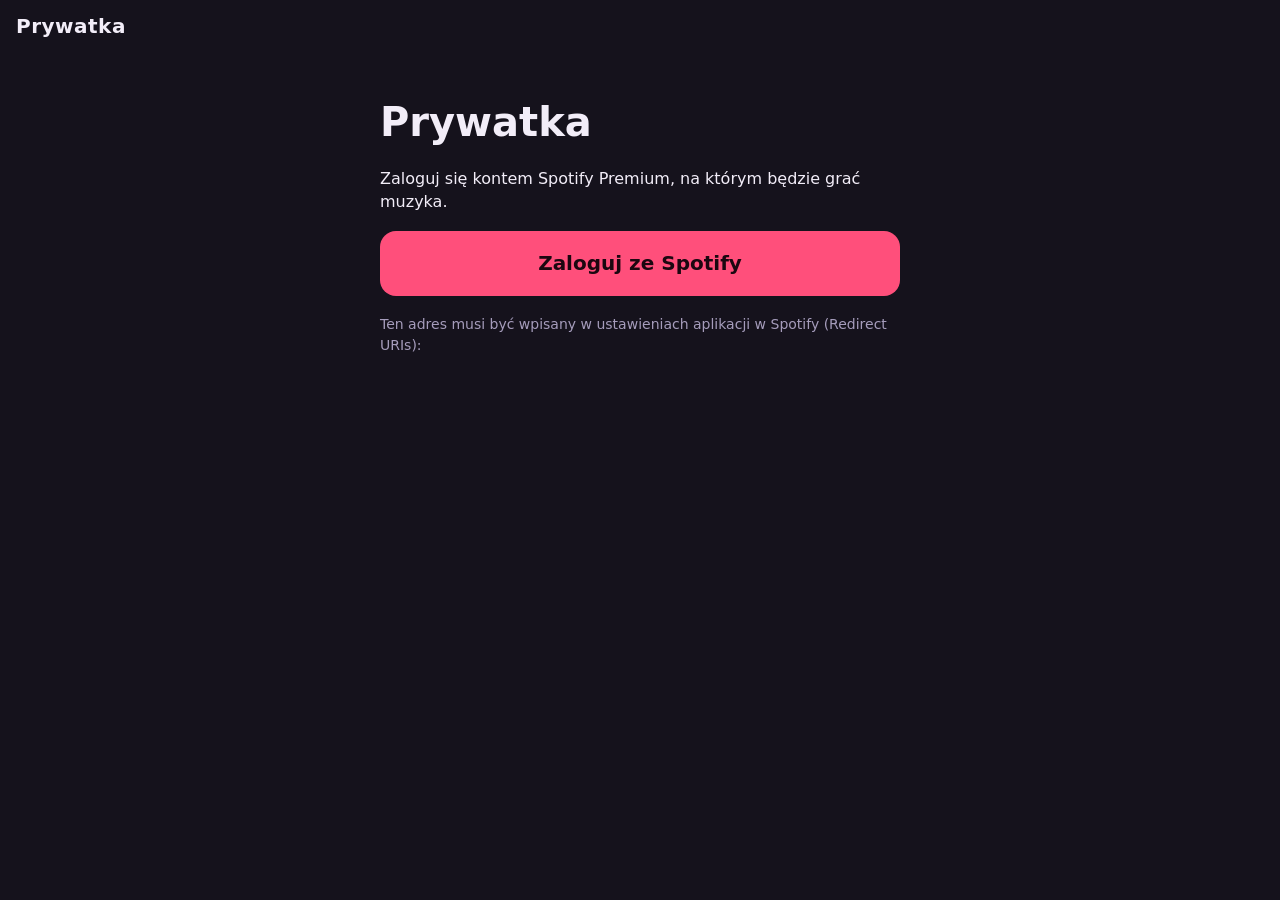
==== index.html @ 8590703e "Pokaż adres powrotu (Redirect URI) na ekranie logowania Co-Authored-By: Claude Opus 5.5 <noreply@ant" ====
<!doctype html>
<html lang="pl">
<head>
<meta charset="utf-8">
<meta name="viewport" content="width=device-width, initial-scale=1, viewport-fit=cover">
<meta name="theme-color" content="#15121c">
<meta name="apple-mobile-web-app-capable" content="yes">
<meta name="apple-mobile-web-app-status-bar-style" content="black-translucent">
<meta name="apple-mobile-web-app-title" content="Prywatka">
<title>Prywatka</title>
<link rel="manifest" href="manifest.webmanifest">
<link rel="icon" href="icon-192.png">
<link rel="apple-touch-icon" href="icon-180.png">
<link rel="stylesheet" href="style.css">
</head>
<body>
<header class="bar">
  <b>Prywatka</b>
  <button id="devBtn" class="dev" hidden>🔈 <span id="devName">—</span></button>
</header>

<!-- logowanie -->
<section id="vLogin" class="view" hidden>
  <h1>Prywatka</h1>
  <p>Zaloguj się kontem Spotify Premium, na którym będzie grać muzyka.</p>
  <button id="loginBtn" class="big">Zaloguj ze Spotify</button>
  <p class="hint">Ten adres musi być wpisany w ustawieniach aplikacji w Spotify (Redirect URIs):<br><code id="redir"></code></p>
</section>

<!-- start -->
<section id="vHome" class="view" hidden>
  <button id="scanBtn" class="big">📷 Skanuj kartę</button>
  <p class="hint">Upewnij się, że aplikacja Spotify jest otwarta na urządzeniu, które ma grać.</p>
  <details class="tools">
    <summary>Narzędzia testowe</summary>
    <form id="searchForm" class="row">
      <input id="q" placeholder="Wykonawca i tytuł" autocomplete="off">
      <button>Szukaj</button>
    </form>
    <ul id="results"></ul>
    <div id="qrBox" hidden><div id="qrImg"></div><code id="qrTxt"></code></div>
    <form id="manualForm" class="row">
      <input id="manual" placeholder="PRYWATKA1;ID;sekunda" autocomplete="off">
      <button>Graj</button>
    </form>
    <label class="row">Długość fragmentu
      <select id="lenSel"><option>20</option><option selected>30</option><option>45</option><option>60</option></select> s</label>
    <button id="logoutBtn" class="ghost">Wyloguj ze Spotify</button>
    <h3>Dziennik</h3>
    <ol id="log"></ol>
  </details>
</section>

<!-- skaner -->
<section id="vScan" class="view" hidden>
  <div class="cam"><video id="video" playsinline muted></video><div class="frame"></div></div>
  <p id="scanMsg" class="hint">Skieruj aparat na kod QR karty.</p>
  <button id="scanCancel" class="ghost">Anuluj</button>
</section>

<!-- odtwarzanie -->
<section id="vPlay" class="view" hidden>
  <div class="ring"><svg viewBox="0 0 120 120"><circle cx="60" cy="60" r="54" class="bg"/><circle id="arc" cx="60" cy="60" r="54" class="fg"/></svg><div id="count">30</div></div>
  <p id="playMsg" class="hint">Słuchaj uważnie…</p>
  <div class="grid">
    <button id="againBtn">↺ Powtórz</button>
    <button id="moreBtn">+15 s</button>
    <button id="pauseBtn">⏸ Pauza</button>
    <button id="revealBtn">👁 Odkryj</button>
  </div>
  <div id="reveal" hidden></div>
  <button id="nextBtn" class="big">📷 Następna karta</button>
</section>

<!-- wybór urządzenia -->
<dialog id="devDlg">
  <h3>Gdzie grać?</h3>
  <ul id="devList"></ul>
  <p class="hint">Nie widzisz telefonu? Otwórz aplikację Spotify i odśwież.</p>
  <div class="row">
    <a class="btn" href="spotify:">Otwórz Spotify</a>
    <button id="devRefresh">Odśwież</button>
    <button id="devClose" class="ghost">Zamknij</button>
  </div>
</dialog>

<div id="toast" hidden></div>
<script src="vendor/jsQR.js"></script>
<script src="vendor/qrcode.js"></script>
<script src="app.js"></script>
</body>
</html>
---- style.css ----
:root{--bg:#15121c;--panel:#211c2b;--line:#352e44;--text:#f2edf8;--mut:#a59cbb;--acc:#ff4f7b;--ok:#33d69f;--bad:#ff6b6b}
*{box-sizing:border-box}
[hidden]{display:none!important}
html,body{margin:0;background:var(--bg);color:var(--text);font:16px/1.45 system-ui,-apple-system,"Segoe UI",Roboto,sans-serif}
body{min-height:100dvh;padding:env(safe-area-inset-top) 16px calc(16px + env(safe-area-inset-bottom))}
button,input,select,.btn{font:inherit;color:inherit}
button,.btn{background:var(--panel);border:1px solid var(--line);border-radius:12px;padding:12px 14px;cursor:pointer;text-decoration:none;display:inline-block;text-align:center}
button:active{transform:scale(.98)}
.big{display:block;width:100%;background:var(--acc);border:0;color:#1b0710;font-weight:700;font-size:20px;padding:18px;border-radius:16px;margin:18px 0}
.ghost{background:none}
.bar{display:flex;align-items:center;justify-content:space-between;padding:12px 0;gap:10px}
.bar b{font-size:20px;letter-spacing:.5px}
.dev{padding:8px 12px;font-size:14px;max-width:60%;white-space:nowrap;overflow:hidden;text-overflow:ellipsis}
.view{max-width:520px;margin:0 auto}
h1{font-size:40px;margin:40px 0 8px}
.hint{color:var(--mut);font-size:14px}
.row{display:flex;gap:8px;align-items:center;margin:10px 0}
.row input,.row select{flex:1;min-width:0;background:#0f0d15;border:1px solid var(--line);border-radius:10px;padding:10px}
.tools{margin-top:30px;background:var(--panel);border:1px solid var(--line);border-radius:14px;padding:10px 14px}
.tools summary{cursor:pointer;font-weight:600;padding:4px 0}
#results{list-style:none;padding:0;margin:8px 0}
#results li{border-top:1px solid var(--line);padding:10px 0}
#results small{color:var(--mut)}
#results .row input{max-width:80px}
#qrBox{background:#fff;color:#000;border-radius:12px;padding:12px;text-align:center}
#qrBox svg{width:220px;height:220px}
#qrBox code{display:block;font-size:11px;word-break:break-all}
#log{font:12px/1.5 ui-monospace,monospace;padding-left:0;list-style:none;max-height:240px;overflow:auto;color:var(--mut)}
#log .err,.err{color:var(--bad)}
.cam{position:relative;border-radius:18px;overflow:hidden;background:#000;aspect-ratio:3/4;margin-top:10px}
.cam video{width:100%;height:100%;object-fit:cover;display:block}
.frame{position:absolute;inset:18%;border:3px solid #fff;border-radius:18px;box-shadow:0 0 0 999px rgba(0,0,0,.35)}
.ring{position:relative;width:220px;height:220px;margin:30px auto 10px}
.ring svg{width:100%;height:100%;transform:rotate(-90deg)}
.ring circle{fill:none;stroke-width:8}
.ring .bg{stroke:var(--line)} .ring .fg{stroke:var(--acc);stroke-linecap:round;transition:stroke-dashoffset .2s linear}
#count{position:absolute;inset:0;display:grid;place-items:center;font-size:64px;font-weight:700}
#vPlay .hint{text-align:center}
.grid{display:grid;grid-template-columns:1fr 1fr;gap:10px;margin-top:16px}
#reveal{margin-top:14px;background:var(--panel);border:1px solid var(--line);border-radius:12px;padding:14px;text-align:center}
#reveal small{color:var(--mut)}
dialog{background:var(--panel);color:var(--text);border:1px solid var(--line);border-radius:16px;width:min(92vw,420px)}
dialog::backdrop{background:rgba(0,0,0,.6)}
#devList{list-style:none;padding:0}
#devList button{width:100%;text-align:left;margin:4px 0}
#devList button.on{border-color:var(--acc)}
#toast{position:fixed;left:16px;right:16px;bottom:calc(20px + env(safe-area-inset-bottom));background:#000;border:1px solid var(--line);padding:12px 14px;border-radius:12px;text-align:center}
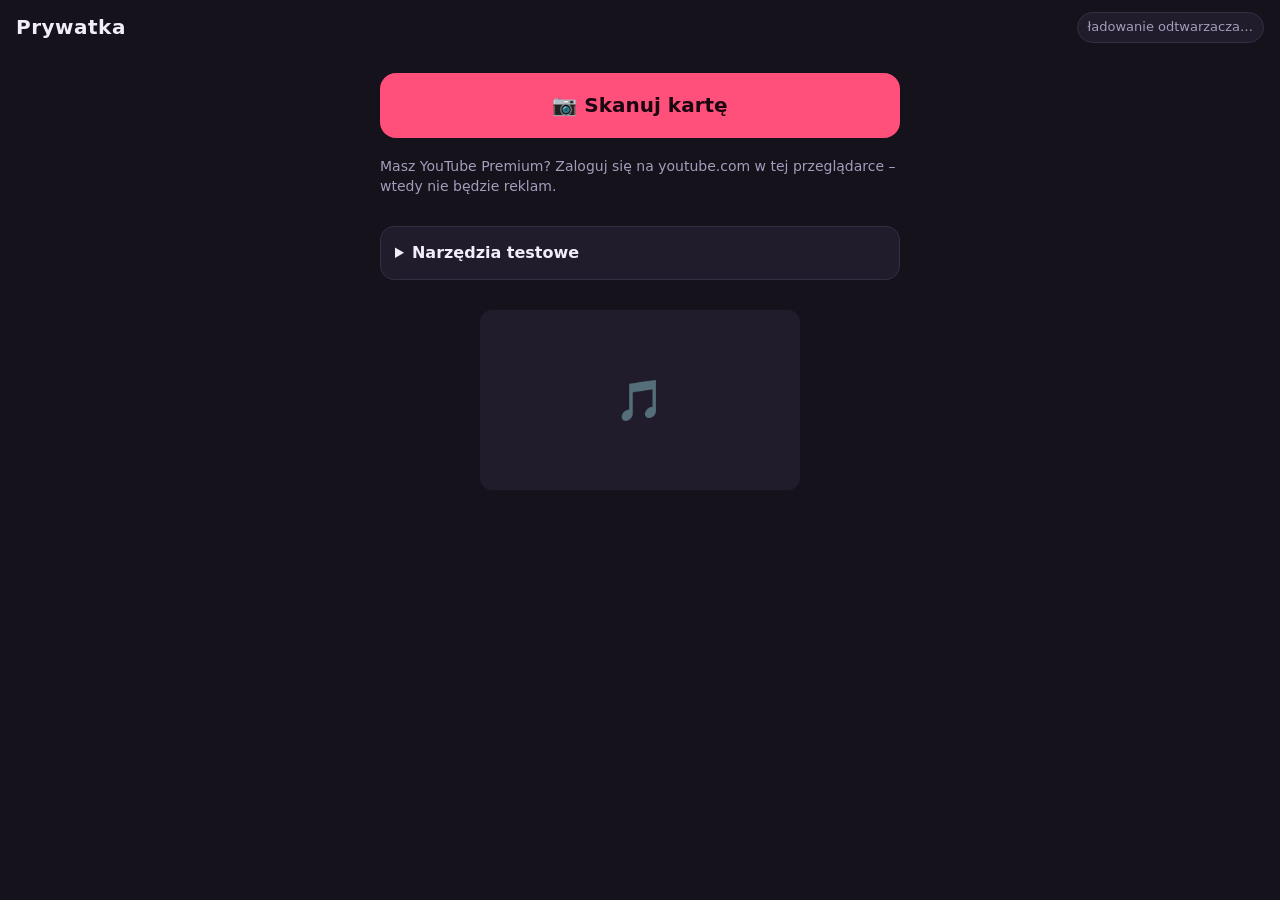
==== commit e4d92b58: "Aplikacja webowa: odtwarzanie z YouTube (ukryty odtwarzacz, wyciszanie reklam, karty PRYWATKA2) Co-A" ====
--- a/index.html
+++ b/index.html
@@ -16,36 +16,27 @@
 <body>
 <header class="bar">
   <b>Prywatka</b>
-  <button id="devBtn" class="dev" hidden>🔈 <span id="devName">—</span></button>
+  <span id="pstate" class="pill">ładowanie…</span>
 </header>
-
-<!-- logowanie -->
-<section id="vLogin" class="view" hidden>
-  <h1>Prywatka</h1>
-  <p>Zaloguj się kontem Spotify Premium, na którym będzie grać muzyka.</p>
-  <button id="loginBtn" class="big">Zaloguj ze Spotify</button>
-  <p class="hint">Ten adres musi być wpisany w ustawieniach aplikacji w Spotify (Redirect URIs):<br><code id="redir"></code></p>
-</section>
 
 <!-- start -->
 <section id="vHome" class="view" hidden>
   <button id="scanBtn" class="big">📷 Skanuj kartę</button>
-  <p class="hint">Upewnij się, że aplikacja Spotify jest otwarta na urządzeniu, które ma grać.</p>
+  <p class="hint">Masz YouTube Premium? Zaloguj się na youtube.com w tej przeglądarce – wtedy nie będzie reklam.</p>
   <details class="tools">
     <summary>Narzędzia testowe</summary>
-    <form id="searchForm" class="row">
-      <input id="q" placeholder="Wykonawca i tytuł" autocomplete="off">
-      <button>Szukaj</button>
-    </form>
-    <ul id="results"></ul>
-    <div id="qrBox" hidden><div id="qrImg"></div><code id="qrTxt"></code></div>
     <form id="manualForm" class="row">
-      <input id="manual" placeholder="PRYWATKA1;ID;sekunda" autocomplete="off">
+      <input id="manual" placeholder="PRYWATKA2;ID;sekunda" autocomplete="off">
       <button>Graj</button>
     </form>
+    <form id="linkForm" class="row">
+      <input id="link" placeholder="Link YouTube" autocomplete="off">
+      <input id="linkSec" type="number" min="0" value="60" aria-label="Start w sekundach" style="max-width:80px">
+      <button>QR</button>
+    </form>
+    <div id="qrBox" hidden><div id="qrImg"></div><code id="qrTxt"></code></div>
     <label class="row">Długość fragmentu
       <select id="lenSel"><option>20</option><option selected>30</option><option>45</option><option>60</option></select> s</label>
-    <button id="logoutBtn" class="ghost">Wyloguj ze Spotify</button>
     <h3>Dziennik</h3>
     <ol id="log"></ol>
   </details>
@@ -60,8 +51,8 @@
 
 <!-- odtwarzanie -->
 <section id="vPlay" class="view" hidden>
-  <div class="ring"><svg viewBox="0 0 120 120"><circle cx="60" cy="60" r="54" class="bg"/><circle id="arc" cx="60" cy="60" r="54" class="fg"/></svg><div id="count">30</div></div>
-  <p id="playMsg" class="hint">Słuchaj uważnie…</p>
+  <div class="ring"><svg viewBox="0 0 120 120"><circle cx="60" cy="60" r="54" class="bg"/><circle id="arc" cx="60" cy="60" r="54" class="fg"/></svg><div id="count">…</div></div>
+  <p id="playMsg" class="hint">Ładuję…</p>
   <div class="grid">
     <button id="againBtn">↺ Powtórz</button>
     <button id="moreBtn">+15 s</button>
@@ -72,21 +63,13 @@
   <button id="nextBtn" class="big">📷 Następna karta</button>
 </section>
 
-<!-- wybór urządzenia -->
-<dialog id="devDlg">
-  <h3>Gdzie grać?</h3>
-  <ul id="devList"></ul>
-  <p class="hint">Nie widzisz telefonu? Otwórz aplikację Spotify i odśwież.</p>
-  <div class="row">
-    <a class="btn" href="spotify:">Otwórz Spotify</a>
-    <button id="devRefresh">Odśwież</button>
-    <button id="devClose" class="ghost">Zamknij</button>
-  </div>
-</dialog>
+<!-- ukryty odtwarzacz YouTube (zasłonięty planszą) -->
+<div class="player"><div id="yt"></div><div class="cover">🎵</div></div>
 
 <div id="toast" hidden></div>
 <script src="vendor/jsQR.js"></script>
 <script src="vendor/qrcode.js"></script>
 <script src="app.js"></script>
+<script src="https://www.youtube.com/iframe_api"></script>
 </body>
 </html>
--- a/style.css
+++ b/style.css
@@ -10,10 +10,16 @@
 .ghost{background:none}
 .bar{display:flex;align-items:center;justify-content:space-between;padding:12px 0;gap:10px}
 .bar b{font-size:20px;letter-spacing:.5px}
+.pill{font-size:13px;padding:5px 10px;border-radius:20px;background:var(--panel);border:1px solid var(--line);color:var(--mut)}
+.pill.ok{color:var(--ok);border-color:#1e5546}
+.player{position:relative;width:320px;height:180px;margin:30px auto 0;border-radius:12px;overflow:hidden}
+.player iframe{position:absolute;inset:0;width:100%;height:100%;pointer-events:none}
+.cover{position:absolute;inset:0;background:var(--panel);display:grid;place-items:center;font-size:40px}
 .dev{padding:8px 12px;font-size:14px;max-width:60%;white-space:nowrap;overflow:hidden;text-overflow:ellipsis}
 .view{max-width:520px;margin:0 auto}
 h1{font-size:40px;margin:40px 0 8px}
 .hint{color:var(--mut);font-size:14px}
+.hint code{color:var(--text);word-break:break-all;user-select:all}
 .row{display:flex;gap:8px;align-items:center;margin:10px 0}
 .row input,.row select{flex:1;min-width:0;background:#0f0d15;border:1px solid var(--line);border-radius:10px;padding:10px}
 .tools{margin-top:30px;background:var(--panel);border:1px solid var(--line);border-radius:14px;padding:10px 14px}
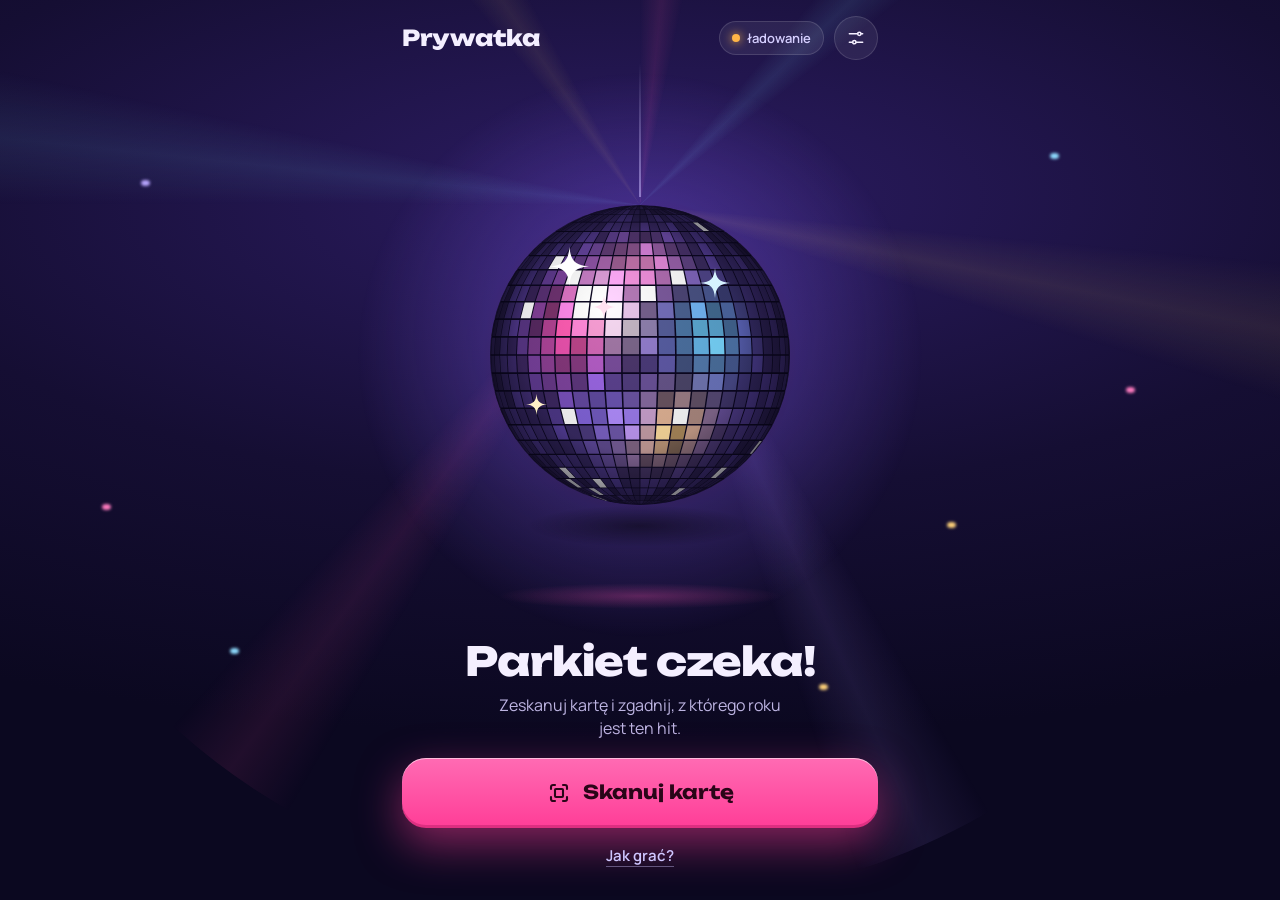
==== commit 82ba1ffd: "Nowy wygląd: kula disco 3D (canvas), ekrany start/gra/odkryte, ustawienia i zasady gry Co-Authored-B" ====
--- a/index.html
+++ b/index.html
@@ -3,7 +3,7 @@
 <head>
 <meta charset="utf-8">
 <meta name="viewport" content="width=device-width, initial-scale=1, viewport-fit=cover">
-<meta name="theme-color" content="#15121c">
+<meta name="theme-color" content="#150e33">
 <meta name="apple-mobile-web-app-capable" content="yes">
 <meta name="apple-mobile-web-app-status-bar-style" content="black-translucent">
 <meta name="apple-mobile-web-app-title" content="Prywatka">
@@ -11,64 +11,140 @@
 <link rel="manifest" href="manifest.webmanifest">
 <link rel="icon" href="icon-192.png">
 <link rel="apple-touch-icon" href="icon-180.png">
+<link rel="preconnect" href="https://fonts.googleapis.com">
+<link rel="stylesheet" href="https://fonts.googleapis.com/css2?family=Unbounded:wght@500;700;800&family=Manrope:wght@500;600;700&display=swap">
 <link rel="stylesheet" href="style.css">
 </head>
 <body>
-<header class="bar">
-  <b>Prywatka</b>
-  <span id="pstate" class="pill">ładowanie…</span>
-</header>
+<div class="bg" aria-hidden="true">
+  <div class="beams" id="beams"></div>
+  <i class="dot" style="left:8%;top:56%;--c:#ff7cc0"></i>
+  <i class="dot" style="left:82%;top:17%;--c:#8fdcff;animation-delay:-2s"></i>
+  <i class="dot" style="left:74%;top:58%;--c:#ffd27a;animation-delay:-4s"></i>
+  <i class="dot" style="left:11%;top:20%;--c:#b8a6ff;animation-delay:-1s"></i>
+  <i class="dot" style="left:88%;top:43%;--c:#ff7cc0;animation-delay:-5s"></i>
+  <i class="dot" style="left:18%;top:72%;--c:#8fdcff;animation-delay:-3s"></i>
+  <i class="dot" style="left:64%;top:76%;--c:#ffd27a;animation-delay:-6s"></i>
+</div>
 
-<!-- start -->
+<!-- kula disco (jedna, przenoszona między ekranami) -->
+<div id="ball" class="ball" aria-hidden="true">
+  <canvas id="ballCanvas"></canvas>
+  <svg class="tw" style="left:20%;top:14%;width:13%" viewBox="0 0 34 34"><path d="M17 0C18 12 22 16 34 17 22 18 18 22 17 34 16 22 12 18 0 17 12 16 16 12 17 0Z" fill="#fff"/></svg>
+  <svg class="tw" style="left:34%;top:30%;width:8%;animation-delay:-1.1s" viewBox="0 0 34 34"><path d="M17 0C18 12 22 16 34 17 22 18 18 22 17 34 16 22 12 18 0 17 12 16 16 12 17 0Z" fill="#ffe1f1"/></svg>
+  <svg class="tw" style="left:70%;top:21%;width:10%;animation-delay:-1.9s" viewBox="0 0 34 34"><path d="M17 0C18 12 22 16 34 17 22 18 18 22 17 34 16 22 12 18 0 17 12 16 16 12 17 0Z" fill="#d6f3ff"/></svg>
+  <svg class="tw" style="left:12%;top:63%;width:7%;animation-delay:-0.6s" viewBox="0 0 34 34"><path d="M17 0C18 12 22 16 34 17 22 18 18 22 17 34 16 22 12 18 0 17 12 16 16 12 17 0Z" fill="#fff0c7"/></svg>
+</div>
+
+<!-- START -->
 <section id="vHome" class="view" hidden>
-  <button id="scanBtn" class="big">📷 Skanuj kartę</button>
+  <header class="top">
+    <div class="logo">Prywatka</div>
+    <div class="topR">
+      <span id="pstate" class="pill"><i></i><span>ładowanie</span></span>
+      <button class="icon" id="setBtn" aria-label="Ustawienia"><svg viewBox="0 0 24 24" fill="none" stroke="currentColor" stroke-width="1.8" stroke-linecap="round"><path d="M4 7h10M18 7h2M4 17h4M12 17h8"/><circle cx="16" cy="7" r="2"/><circle cx="10" cy="17" r="2"/></svg></button>
+    </div>
+  </header>
+  <div class="stage home">
+    <div class="string"></div>
+    <div class="slot" data-slot="home"></div>
+    <div class="floorglow"></div>
+  </div>
+  <div class="copy">
+    <h1>Parkiet czeka!</h1>
+    <p>Zeskanuj kartę i zgadnij, z którego roku jest ten hit.</p>
+  </div>
+  <div class="actions">
+    <button class="cta" id="scanBtn"><svg viewBox="0 0 24 24" fill="none" stroke="currentColor" stroke-width="2.1" stroke-linecap="round" stroke-linejoin="round"><path d="M4 8V6a2 2 0 0 1 2-2h2M16 4h2a2 2 0 0 1 2 2v2M20 16v2a2 2 0 0 1-2 2h-2M8 20H6a2 2 0 0 1-2-2v-2"/><rect x="8" y="8" width="8" height="8" rx="1"/></svg>Skanuj kartę</button>
+    <button class="link" id="howBtn">Jak grać?</button>
+  </div>
+</section>
+
+<!-- SKANER -->
+<section id="vScan" class="view" hidden>
+  <header class="top">
+    <button class="icon" id="scanBack" aria-label="Wróć"><svg viewBox="0 0 24 24" fill="none" stroke="currentColor" stroke-width="2" stroke-linecap="round" stroke-linejoin="round"><path d="M15 18l-6-6 6-6"/></svg></button>
+    <div class="ttl">Skanowanie</div><span class="sp"></span>
+  </header>
+  <div class="cam">
+    <video id="video" playsinline muted></video>
+    <div class="aim"><i></i><i></i><i></i><i></i></div>
+  </div>
+  <p id="scanMsg" class="hint center">Skieruj aparat na kod QR karty</p>
+</section>
+
+<!-- GRA -->
+<section id="vPlay" class="view" hidden>
+  <header class="top">
+    <button class="icon" id="playBack" aria-label="Wróć"><svg viewBox="0 0 24 24" fill="none" stroke="currentColor" stroke-width="2" stroke-linecap="round" stroke-linejoin="round"><path d="M15 18l-6-6 6-6"/></svg></button>
+    <div class="ttl" id="cardNo">Karta 1</div><span class="sp"></span>
+  </header>
+  <div class="stage play">
+    <svg class="ring" viewBox="0 0 320 320"><circle cx="160" cy="160" r="146" class="rbg"/><circle id="arc" cx="160" cy="160" r="146" class="rfg"/></svg>
+    <div class="slot" data-slot="play"></div>
+  </div>
+  <div class="count"><div id="count">…</div><div id="wait" class="wait"></div></div>
+  <div class="controls">
+    <button class="ctl" id="againBtn"><span><svg viewBox="0 0 24 24" fill="none" stroke="currentColor" stroke-width="1.9" stroke-linecap="round" stroke-linejoin="round"><path d="M3 12a9 9 0 1 0 3-6.7"/><path d="M3 4v5h5"/></svg></span>Powtórz</button>
+    <button class="ctl main" id="toggleBtn"><span id="toggleIco"></span><b id="toggleTxt">Stop</b></button>
+    <button class="ctl" id="revealBtn"><span><svg viewBox="0 0 24 24" fill="none" stroke="currentColor" stroke-width="1.9" stroke-linecap="round" stroke-linejoin="round"><path d="M2 12s3.5-7 10-7 10 7 10 7-3.5 7-10 7S2 12 2 12z"/><circle cx="12" cy="12" r="3"/></svg></span>Odkryj</button>
+  </div>
+  <div class="actions"><button class="ghostcta" id="nextBtn">Następna karta<svg viewBox="0 0 24 24" fill="none" stroke="currentColor" stroke-width="2" stroke-linecap="round" stroke-linejoin="round"><path d="M5 12h14M13 6l6 6-6 6"/></svg></button></div>
+</section>
+
+<!-- ODKRYTE -->
+<section id="vReveal" class="view" hidden>
+  <header class="top">
+    <button class="icon" id="revBack" aria-label="Wróć"><svg viewBox="0 0 24 24" fill="none" stroke="currentColor" stroke-width="2" stroke-linecap="round" stroke-linejoin="round"><path d="M15 18l-6-6 6-6"/></svg></button>
+    <div class="ttl" id="cardNo2">Karta 1</div><span class="sp"></span>
+  </header>
+  <div class="stage reveal"><div class="string short"></div><div class="slot" data-slot="reveal"></div></div>
+  <div class="card">
+    <div class="eyebrow">Teraz grało</div>
+    <div class="title" id="rTitle">—</div>
+    <div class="artist" id="rArtist"></div>
+    <div class="sep"></div>
+    <div class="note"><svg viewBox="0 0 24 24" fill="none" stroke="currentColor" stroke-width="1.8" stroke-linecap="round" stroke-linejoin="round"><rect x="5" y="3" width="14" height="18" rx="2"/><path d="M9 7h6M9 11h6"/></svg>Rok sprawdzisz na rewersie karty</div>
+  </div>
+  <div class="mid"><button class="pillbtn" id="againBtn2"><svg viewBox="0 0 24 24" fill="none" stroke="currentColor" stroke-width="1.9" stroke-linecap="round" stroke-linejoin="round"><path d="M3 12a9 9 0 1 0 3-6.7"/><path d="M3 4v5h5"/></svg>Powtórz fragment</button></div>
+  <div class="actions"><button class="cta" id="nextBtn2"><svg viewBox="0 0 24 24" fill="none" stroke="currentColor" stroke-width="2.1" stroke-linecap="round" stroke-linejoin="round"><path d="M4 8V6a2 2 0 0 1 2-2h2M16 4h2a2 2 0 0 1 2 2v2M20 16v2a2 2 0 0 1-2 2h-2M8 20H6a2 2 0 0 1-2-2v-2"/><rect x="8" y="8" width="8" height="8" rx="1"/></svg>Następna karta</button></div>
+</section>
+
+<!-- USTAWIENIA -->
+<dialog id="setDlg" class="sheet">
+  <div class="sheetHead"><b>Ustawienia</b><button class="icon" data-close aria-label="Zamknij"><svg viewBox="0 0 24 24" fill="none" stroke="currentColor" stroke-width="2" stroke-linecap="round"><path d="M6 6l12 12M18 6L6 18"/></svg></button></div>
+  <div class="field"><span>Długość fragmentu</span>
+    <span class="seg" id="lenSeg"><button data-v="10">10 s</button><button data-v="15">15 s</button><button data-v="20">20 s</button><button data-v="30">30 s</button></span>
+  </div>
   <p class="hint">Masz YouTube Premium? Zaloguj się na youtube.com w tej przeglądarce – wtedy nie będzie reklam.</p>
   <details class="tools">
     <summary>Narzędzia testowe</summary>
-    <form id="manualForm" class="row">
-      <input id="manual" placeholder="PRYWATKA2;ID;sekunda" autocomplete="off">
-      <button>Graj</button>
-    </form>
-    <form id="linkForm" class="row">
-      <input id="link" placeholder="Link YouTube" autocomplete="off">
-      <input id="linkSec" type="number" min="0" value="60" aria-label="Start w sekundach" style="max-width:80px">
-      <button>QR</button>
-    </form>
+    <form id="manualForm" class="row"><input id="manual" placeholder="PRYWATKA2;ID;sekunda" autocomplete="off"><button>Graj</button></form>
+    <form id="linkForm" class="row"><input id="link" placeholder="Link YouTube" autocomplete="off"><input id="linkSec" type="number" min="0" value="60" aria-label="Start w sekundach" class="num"><button>QR</button></form>
     <div id="qrBox" hidden><div id="qrImg"></div><code id="qrTxt"></code></div>
-    <label class="row">Długość fragmentu
-      <select id="lenSel"><option>20</option><option selected>30</option><option>45</option><option>60</option></select> s</label>
-    <h3>Dziennik</h3>
-    <ol id="log"></ol>
+    <h4>Dziennik</h4><ol id="log"></ol>
   </details>
-</section>
+</dialog>
 
-<!-- skaner -->
-<section id="vScan" class="view" hidden>
-  <div class="cam"><video id="video" playsinline muted></video><div class="frame"></div></div>
-  <p id="scanMsg" class="hint">Skieruj aparat na kod QR karty.</p>
-  <button id="scanCancel" class="ghost">Anuluj</button>
-</section>
+<!-- JAK GRAĆ -->
+<dialog id="howDlg" class="sheet">
+  <div class="sheetHead"><b>Jak grać?</b><button class="icon" data-close aria-label="Zamknij"><svg viewBox="0 0 24 24" fill="none" stroke="currentColor" stroke-width="2" stroke-linecap="round"><path d="M6 6l12 12M18 6L6 18"/></svg></button></div>
+  <ol class="rules">
+    <li>Każdy gracz zaczyna z jedną odkrytą kartą – to początek jego osi czasu.</li>
+    <li>W swojej kolejce ciągniesz kartę i <b>nie patrzysz na rewers</b>. Ktoś skanuje jej kod.</li>
+    <li>Słuchasz fragmentu i kładziesz kartę na swojej osi – przed, między albo za kartami, które już masz.</li>
+    <li>Odwracasz kartę. Rok pasuje do miejsca? Karta zostaje. Nie pasuje? Odpada.</li>
+    <li>Wygrywa ten, kto pierwszy zbierze umówioną liczbę kart (np. 10).</li>
+  </ol>
+</dialog>
 
-<!-- odtwarzanie -->
-<section id="vPlay" class="view" hidden>
-  <div class="ring"><svg viewBox="0 0 120 120"><circle cx="60" cy="60" r="54" class="bg"/><circle id="arc" cx="60" cy="60" r="54" class="fg"/></svg><div id="count">…</div></div>
-  <p id="playMsg" class="hint">Ładuję…</p>
-  <div class="grid">
-    <button id="againBtn">↺ Powtórz</button>
-    <button id="moreBtn">+15 s</button>
-    <button id="pauseBtn">⏸ Pauza</button>
-    <button id="revealBtn">👁 Odkryj</button>
-  </div>
-  <div id="reveal" hidden></div>
-  <button id="nextBtn" class="big">📷 Następna karta</button>
-</section>
+<!-- ukryty odtwarzacz YouTube -->
+<div class="yt"><div id="yt"></div></div><div class="ytcover"></div>
+<div id="toast" hidden></div>
 
-<!-- ukryty odtwarzacz YouTube (zasłonięty planszą) -->
-<div class="player"><div id="yt"></div><div class="cover">🎵</div></div>
-
-<div id="toast" hidden></div>
 <script src="vendor/jsQR.js"></script>
 <script src="vendor/qrcode.js"></script>
+<script src="ball.js"></script>
 <script src="app.js"></script>
 <script src="https://www.youtube.com/iframe_api"></script>
 </body>
--- a/style.css
+++ b/style.css
@@ -1,53 +1,146 @@
-:root{--bg:#15121c;--panel:#211c2b;--line:#352e44;--text:#f2edf8;--mut:#a59cbb;--acc:#ff4f7b;--ok:#33d69f;--bad:#ff6b6b}
-*{box-sizing:border-box}
+:root{
+  --bg1:#2c1c63; --bg2:#150e33; --bg3:#0b0820;
+  --text:#f4efff; --mut:#bdb4e2; --soft:#d6cfff;
+  --pink:#ff4fa3; --pink2:#ff3d97; --gold:#ffd166; --ok:#3ee6a8;
+  --glass:rgba(255,255,255,0.07); --line:rgba(255,255,255,0.13);
+  --ball:min(68vw, 34dvh, 300px);
+}
+*{box-sizing:border-box;-webkit-tap-highlight-color:transparent}
 [hidden]{display:none!important}
-html,body{margin:0;background:var(--bg);color:var(--text);font:16px/1.45 system-ui,-apple-system,"Segoe UI",Roboto,sans-serif}
-body{min-height:100dvh;padding:env(safe-area-inset-top) 16px calc(16px + env(safe-area-inset-bottom))}
-button,input,select,.btn{font:inherit;color:inherit}
-button,.btn{background:var(--panel);border:1px solid var(--line);border-radius:12px;padding:12px 14px;cursor:pointer;text-decoration:none;display:inline-block;text-align:center}
-button:active{transform:scale(.98)}
-.big{display:block;width:100%;background:var(--acc);border:0;color:#1b0710;font-weight:700;font-size:20px;padding:18px;border-radius:16px;margin:18px 0}
-.ghost{background:none}
-.bar{display:flex;align-items:center;justify-content:space-between;padding:12px 0;gap:10px}
-.bar b{font-size:20px;letter-spacing:.5px}
-.pill{font-size:13px;padding:5px 10px;border-radius:20px;background:var(--panel);border:1px solid var(--line);color:var(--mut)}
-.pill.ok{color:var(--ok);border-color:#1e5546}
-.player{position:relative;width:320px;height:180px;margin:30px auto 0;border-radius:12px;overflow:hidden}
-.player iframe{position:absolute;inset:0;width:100%;height:100%;pointer-events:none}
-.cover{position:absolute;inset:0;background:var(--panel);display:grid;place-items:center;font-size:40px}
-.dev{padding:8px 12px;font-size:14px;max-width:60%;white-space:nowrap;overflow:hidden;text-overflow:ellipsis}
-.view{max-width:520px;margin:0 auto}
-h1{font-size:40px;margin:40px 0 8px}
+html,body{margin:0;height:100%;background:var(--bg3);color:var(--text);font:16px/1.45 'Manrope',system-ui,sans-serif;overflow:hidden}
+body{background:radial-gradient(110% 60% at 50% 22%, var(--bg1) 0%, var(--bg2) 55%, var(--bg3) 100%) fixed}
+button{font:inherit;color:inherit;cursor:pointer}
+svg{display:block}
+
+/* tło */
+.bg{position:fixed;inset:0;pointer-events:none;overflow:hidden;z-index:0}
+.beams{position:absolute;left:50%;top:-55vh;width:300vw;height:300vw;max-width:1400px;max-height:1400px;transform:translateX(-50%);border-radius:50%;
+  background:conic-gradient(from 0deg,rgba(255,79,163,0) 0deg,rgba(255,79,163,.11) 6deg,rgba(255,79,163,0) 12deg,rgba(255,79,163,0) 40deg,rgba(120,210,255,.10) 46deg,rgba(120,210,255,0) 52deg,rgba(120,210,255,0) 95deg,rgba(255,210,110,.09) 101deg,rgba(255,210,110,0) 107deg,rgba(255,210,110,0) 150deg,rgba(170,140,255,.10) 156deg,rgba(170,140,255,0) 162deg,rgba(170,140,255,0) 210deg,rgba(255,79,163,.09) 216deg,rgba(255,79,163,0) 222deg,rgba(255,79,163,0) 270deg,rgba(120,210,255,.09) 276deg,rgba(120,210,255,0) 282deg,rgba(120,210,255,0) 320deg,rgba(255,210,110,.08) 326deg,rgba(255,210,110,0) 332deg);
+  animation:beams var(--beams,40s) linear infinite}
+@keyframes beams{to{transform:translateX(-50%) rotate(360deg)}}
+.dot{position:absolute;width:9px;height:6px;border-radius:50%;background:var(--c);filter:blur(1.5px);animation:drift 7s ease-in-out infinite}
+@keyframes drift{0%,100%{transform:translate(0,0);opacity:.85}50%{transform:translate(26px,8px);opacity:.3}}
+
+/* ekrany */
+.view{position:fixed;inset:0;z-index:2;display:flex;flex-direction:column;padding:calc(14px + env(safe-area-inset-top)) 22px calc(22px + env(safe-area-inset-bottom));max-width:520px;margin:0 auto;animation:fadein .35s ease both}
+@keyframes fadein{from{opacity:0;transform:translateY(8px)}to{opacity:1;transform:none}}
+.top{display:flex;align-items:center;justify-content:space-between;gap:10px;min-height:48px}
+.logo{font-family:'Unbounded',sans-serif;font-weight:800;font-size:22px;letter-spacing:-.3px}
+.ttl{font-family:'Unbounded',sans-serif;font-weight:700;font-size:14px;letter-spacing:.6px;color:#cfc6ff}
+.sp{width:44px}
+.topR{display:flex;gap:10px;align-items:center}
+.pill{display:flex;gap:7px;align-items:center;padding:7px 12px;border-radius:999px;background:var(--glass);border:1px solid var(--line);font-size:13px;font-weight:600;color:var(--soft)}
+.pill i{width:8px;height:8px;border-radius:50%;background:#ffb547;box-shadow:0 0 10px #ffb547}
+.pill.ok i{background:var(--ok);box-shadow:0 0 10px var(--ok)}
+.icon{width:44px;height:44px;border-radius:50%;border:1px solid var(--line);background:var(--glass);display:grid;place-items:center;padding:0}
+.icon svg{width:20px;height:20px}
+button:focus-visible{outline:2px solid rgba(255,79,163,.7);outline-offset:3px}
+button:focus:not(:focus-visible){outline:none}
+
+/* scena z kulą */
+.stage{position:relative;flex:1 1 auto;display:flex;align-items:center;justify-content:center;min-height:0}
+.stage.home{flex:1.2 1 auto}
+.slot{width:var(--ball);height:var(--ball);position:relative}
+.stage.play .slot{width:calc(var(--ball) * .86);height:calc(var(--ball) * .86)}
+.stage.reveal{flex:0 0 auto;padding:6px 0 4px}
+.stage.reveal .slot{width:calc(var(--ball) * .5);height:calc(var(--ball) * .5)}
+.string{position:absolute;left:50%;top:0;width:2px;height:calc(50% - var(--ball) / 2);transform:translateX(-50%);background:linear-gradient(180deg,rgba(255,255,255,0),rgba(220,210,255,.55))}
+.string.short{height:10px;top:-4px}
+.floorglow{position:absolute;left:50%;bottom:4%;width:60%;height:26px;transform:translateX(-50%);border-radius:50%;background:radial-gradient(ellipse at center,rgba(255,79,163,.3),rgba(255,79,163,0) 70%)}
+.ball{position:fixed;z-index:3;border-radius:50%;pointer-events:none}
+.ball::before{content:'';position:absolute;inset:-48%;border-radius:50%;z-index:-1;transition:opacity .6s;
+  background:radial-gradient(circle,rgba(255,79,163,.34) 0%,rgba(140,100,255,.22) 38%,rgba(120,96,255,0) 68%)}
+.ball::after{content:'';position:absolute;left:12%;right:12%;bottom:-14%;height:14%;border-radius:50%;z-index:-1;background:radial-gradient(ellipse,rgba(0,0,0,.45),rgba(0,0,0,0) 70%)}
+.ball.hot::before{background:radial-gradient(circle,rgba(255,79,163,.5) 0%,rgba(140,100,255,.3) 40%,rgba(120,96,255,0) 70%);animation:pulse .9s ease-in-out infinite}
+.ball.gold::before{background:radial-gradient(circle,rgba(255,210,110,.36) 0%,rgba(255,79,163,.2) 40%,rgba(255,79,163,0) 68%)}
+@keyframes pulse{0%,100%{opacity:.7}50%{opacity:1}}
+.ball canvas{width:100%;height:100%;display:block}
+.tw{position:absolute;animation:twinkle 2.6s ease-in-out infinite;transform-origin:center}
+@keyframes twinkle{0%,100%{transform:scale(.2) rotate(0);opacity:0}45%{transform:scale(1) rotate(45deg);opacity:1}60%{transform:scale(.9) rotate(60deg);opacity:.9}}
+.ring{position:absolute;width:calc(var(--ball) * 1.08);height:calc(var(--ball) * 1.08);left:50%;top:50%;transform:translate(-50%,-50%)}
+.ring circle{fill:none;stroke-width:8}
+.rbg{stroke:rgba(255,255,255,.07)}
+.rfg{stroke:var(--pink);stroke-linecap:round;transform:rotate(-90deg);transform-origin:160px 160px;filter:drop-shadow(0 0 10px rgba(255,79,163,.9));stroke-dasharray:917.3;stroke-dashoffset:0;transition:stroke-dashoffset .2s linear}
+
+/* teksty */
+.copy{text-align:center;padding:8px 6px 0}
+.copy h1{margin:0;font-family:'Unbounded',sans-serif;font-weight:800;font-size:clamp(30px,9vw,40px);line-height:1.05;letter-spacing:-1px}
+.copy p{margin:12px auto 0;max-width:300px;font-size:16px;color:var(--mut);text-wrap:pretty}
 .hint{color:var(--mut);font-size:14px}
-.hint code{color:var(--text);word-break:break-all;user-select:all}
-.row{display:flex;gap:8px;align-items:center;margin:10px 0}
-.row input,.row select{flex:1;min-width:0;background:#0f0d15;border:1px solid var(--line);border-radius:10px;padding:10px}
-.tools{margin-top:30px;background:var(--panel);border:1px solid var(--line);border-radius:14px;padding:10px 14px}
-.tools summary{cursor:pointer;font-weight:600;padding:4px 0}
-#results{list-style:none;padding:0;margin:8px 0}
-#results li{border-top:1px solid var(--line);padding:10px 0}
-#results small{color:var(--mut)}
-#results .row input{max-width:80px}
-#qrBox{background:#fff;color:#000;border-radius:12px;padding:12px;text-align:center}
-#qrBox svg{width:220px;height:220px}
+.center{text-align:center}
+
+/* przyciski */
+.actions{display:flex;flex-direction:column;align-items:center;gap:6px;padding-top:18px}
+.cta{width:100%;height:70px;border:0;border-radius:24px;background:linear-gradient(180deg,#ff6bb3,var(--pink2));color:#2a0518;font-family:'Unbounded',sans-serif;font-weight:700;font-size:19px;display:flex;align-items:center;justify-content:center;gap:12px;
+  box-shadow:0 16px 44px rgba(255,61,151,.5),inset 0 1px 0 rgba(255,255,255,.55),inset 0 -3px 0 rgba(120,0,60,.25);transition:transform .12s}
+.cta svg{width:24px;height:24px}
+.cta:active,.ghostcta:active,.ctl:active span,.pillbtn:active{transform:scale(.97)}
+.link{height:44px;padding:0 18px;border:0;background:none;color:#cfc6ff;font-weight:600;font-size:15px;text-decoration:underline;text-underline-offset:5px;text-decoration-color:rgba(207,198,255,.4)}
+.ghostcta{width:100%;height:60px;border-radius:20px;border:1.5px solid rgba(255,79,163,.55);background:rgba(255,79,163,.07);color:#ffd3ea;font-family:'Unbounded',sans-serif;font-weight:700;font-size:16px;display:flex;align-items:center;justify-content:center;gap:10px}
+.ghostcta svg{width:20px;height:20px}
+.count{text-align:center;min-height:96px}
+#count{font-family:'Unbounded',sans-serif;font-weight:800;font-size:72px;line-height:1;letter-spacing:-3px}
+.wait{font-size:13px;color:var(--mut);margin-top:4px;min-height:18px}
+.controls{display:flex;align-items:center;justify-content:center;gap:30px;padding-top:6px}
+.ctl{display:flex;flex-direction:column;align-items:center;gap:10px;background:none;border:0;padding:0;color:var(--soft);font-weight:600;font-size:13px}
+.ctl span{width:68px;height:68px;border-radius:50%;border:1px solid var(--line);background:var(--glass);display:grid;place-items:center;color:var(--text);transition:transform .12s}
+.ctl span svg{width:26px;height:26px}
+.ctl.main{color:#ffd3ea}
+.ctl.main span{width:92px;height:92px;border:0;background:linear-gradient(180deg,#ff6bb3,var(--pink2));color:#2a0518;box-shadow:0 14px 40px rgba(255,61,151,.55),inset 0 1px 0 rgba(255,255,255,.55),inset 0 -3px 0 rgba(120,0,60,.25)}
+.ctl.main span svg{width:34px;height:34px}
+.ctl b{font-weight:700}
+
+/* odkryte */
+.card{margin-top:6px;border-radius:30px;padding:28px 24px 24px;background:linear-gradient(165deg,rgba(255,255,255,.14),rgba(255,255,255,.04));border:1px solid rgba(255,255,255,.18);box-shadow:0 30px 60px rgba(0,0,0,.4),inset 0 1px 0 rgba(255,255,255,.2);text-align:center;animation:rise .6s cubic-bezier(.2,.8,.2,1) both}
+@keyframes rise{from{transform:translateY(18px);opacity:0}to{transform:none;opacity:1}}
+.eyebrow{font-size:12px;font-weight:700;letter-spacing:2.8px;text-transform:uppercase;color:var(--gold)}
+.title{font-family:'Unbounded',sans-serif;font-weight:800;font-size:clamp(24px,8vw,34px);line-height:1.08;letter-spacing:-1px;margin-top:12px;text-wrap:balance;overflow-wrap:anywhere}
+.artist{font-size:19px;font-weight:600;color:#ddd5ff;margin-top:10px}
+.sep{height:1px;background:rgba(255,255,255,.12);margin:18px 20px 14px}
+.note{display:flex;align-items:center;justify-content:center;gap:10px;font-size:15px;color:var(--mut)}
+.note svg{width:20px;height:20px;flex:none}
+.mid{display:flex;justify-content:center;padding-top:18px;flex:1 1 auto;align-items:flex-end}
+.pillbtn{height:56px;padding:0 24px;border-radius:28px;border:1px solid var(--line);background:var(--glass);display:flex;align-items:center;gap:10px;font-weight:600;font-size:16px}
+.pillbtn svg{width:22px;height:22px}
+
+/* skaner */
+.cam{position:relative;margin:18px auto 0;width:min(100%,420px);aspect-ratio:1;border-radius:36px;overflow:hidden;background:#000;box-shadow:0 0 0 1px var(--line),0 0 60px rgba(255,79,163,.25)}
+.cam video{width:100%;height:100%;object-fit:cover}
+.aim{position:absolute;inset:16%}
+.aim i{position:absolute;width:44px;height:44px;border:4px solid var(--pink);filter:drop-shadow(0 0 8px rgba(255,79,163,.9))}
+.aim i:nth-child(1){left:0;top:0;border-right:0;border-bottom:0;border-radius:14px 0 0 0}
+.aim i:nth-child(2){right:0;top:0;border-left:0;border-bottom:0;border-radius:0 14px 0 0}
+.aim i:nth-child(3){left:0;bottom:0;border-right:0;border-top:0;border-radius:0 0 0 14px}
+.aim i:nth-child(4){right:0;bottom:0;border-left:0;border-top:0;border-radius:0 0 14px 0}
+#scanMsg{margin-top:18px;font-size:16px}
+
+/* arkusze */
+.sheet{border:0;padding:20px 20px 26px;width:min(100vw,520px);max-width:none;margin:auto auto 0;border-radius:28px 28px 0 0;background:#1b1340;color:var(--text);box-shadow:0 -20px 60px rgba(0,0,0,.5);max-height:86dvh}
+.sheet::backdrop{background:rgba(5,3,15,.65);backdrop-filter:blur(3px)}
+.sheetHead{display:flex;align-items:center;justify-content:space-between;margin-bottom:14px}
+.sheetHead b{font-family:'Unbounded',sans-serif;font-size:18px}
+.field{display:flex;flex-direction:column;gap:10px;font-weight:600;margin-bottom:14px}
+.seg{display:grid;grid-template-columns:repeat(4,1fr);gap:6px;background:rgba(0,0,0,.25);padding:5px;border-radius:16px}
+.seg button{height:44px;border:0;border-radius:12px;background:none;color:var(--soft);font-weight:700}
+.seg button.on{background:var(--pink);color:#2a0518}
+.rules{padding-left:20px;margin:0;display:flex;flex-direction:column;gap:12px;color:#e6e0ff}
+.tools{margin-top:8px;border-top:1px solid var(--line);padding-top:12px}
+.tools summary{cursor:pointer;font-weight:600;color:var(--soft)}
+.row{display:flex;gap:8px;margin:10px 0}
+.row input{flex:1;min-width:0;height:44px;border-radius:12px;border:1px solid var(--line);background:rgba(0,0,0,.25);color:var(--text);padding:0 12px;font:inherit}
+.row input.num{flex:0 0 76px}
+.row button{height:44px;padding:0 14px;border-radius:12px;border:1px solid var(--line);background:var(--glass)}
+#qrBox{background:#fff;color:#000;border-radius:14px;padding:12px;text-align:center}
+#qrBox svg{width:200px;height:200px;margin:0 auto}
 #qrBox code{display:block;font-size:11px;word-break:break-all}
-#log{font:12px/1.5 ui-monospace,monospace;padding-left:0;list-style:none;max-height:240px;overflow:auto;color:var(--mut)}
-#log .err,.err{color:var(--bad)}
-.cam{position:relative;border-radius:18px;overflow:hidden;background:#000;aspect-ratio:3/4;margin-top:10px}
-.cam video{width:100%;height:100%;object-fit:cover;display:block}
-.frame{position:absolute;inset:18%;border:3px solid #fff;border-radius:18px;box-shadow:0 0 0 999px rgba(0,0,0,.35)}
-.ring{position:relative;width:220px;height:220px;margin:30px auto 10px}
-.ring svg{width:100%;height:100%;transform:rotate(-90deg)}
-.ring circle{fill:none;stroke-width:8}
-.ring .bg{stroke:var(--line)} .ring .fg{stroke:var(--acc);stroke-linecap:round;transition:stroke-dashoffset .2s linear}
-#count{position:absolute;inset:0;display:grid;place-items:center;font-size:64px;font-weight:700}
-#vPlay .hint{text-align:center}
-.grid{display:grid;grid-template-columns:1fr 1fr;gap:10px;margin-top:16px}
-#reveal{margin-top:14px;background:var(--panel);border:1px solid var(--line);border-radius:12px;padding:14px;text-align:center}
-#reveal small{color:var(--mut)}
-dialog{background:var(--panel);color:var(--text);border:1px solid var(--line);border-radius:16px;width:min(92vw,420px)}
-dialog::backdrop{background:rgba(0,0,0,.6)}
-#devList{list-style:none;padding:0}
-#devList button{width:100%;text-align:left;margin:4px 0}
-#devList button.on{border-color:var(--acc)}
-#toast{position:fixed;left:16px;right:16px;bottom:calc(20px + env(safe-area-inset-bottom));background:#000;border:1px solid var(--line);padding:12px 14px;border-radius:12px;text-align:center}
+#log{font:12px/1.5 ui-monospace,monospace;padding-left:0;list-style:none;max-height:180px;overflow:auto;color:var(--mut)}
+#log .err{color:#ff8a9a}
+
+/* ukryty odtwarzacz YouTube (pod planszą w kolorze tła) */
+.yt{position:fixed;left:50%;bottom:0;width:220px;height:124px;transform:translateX(-50%);z-index:0;pointer-events:none}
+.yt iframe{width:100%;height:100%}
+.ytcover{position:fixed;left:50%;bottom:0;width:240px;height:140px;transform:translateX(-50%);z-index:1;background:var(--bg3)}
+
+#toast{position:fixed;left:16px;right:16px;bottom:calc(24px + env(safe-area-inset-bottom));z-index:10;background:#000;border:1px solid var(--line);padding:12px 14px;border-radius:14px;text-align:center}
+
+@media (max-height:700px){ .copy p{display:none} #count{font-size:56px} .count{min-height:76px} .ctl span{width:58px;height:58px} .ctl.main span{width:78px;height:78px} }
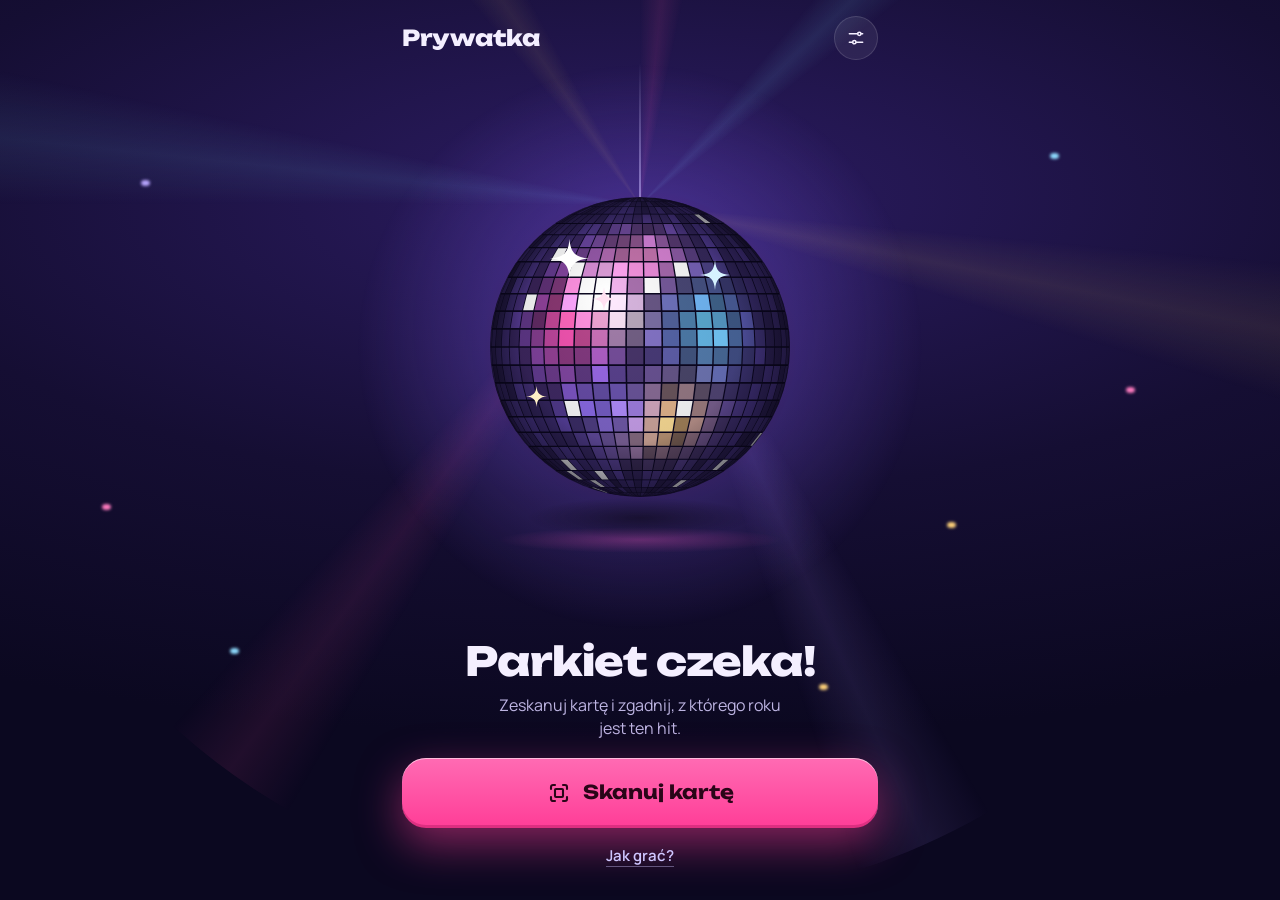
==== commit 85f079b9: "Rok wydania w kodzie QR (pokazywany po odkryciu), kula zawsze na środku pierścienia, bez napisu „got" ====
--- a/index.html
+++ b/index.html
@@ -41,7 +41,6 @@
   <header class="top">
     <div class="logo">Prywatka</div>
     <div class="topR">
-      <span id="pstate" class="pill"><i></i><span>ładowanie</span></span>
       <button class="icon" id="setBtn" aria-label="Ustawienia"><svg viewBox="0 0 24 24" fill="none" stroke="currentColor" stroke-width="1.8" stroke-linecap="round"><path d="M4 7h10M18 7h2M4 17h4M12 17h8"/><circle cx="16" cy="7" r="2"/><circle cx="10" cy="17" r="2"/></svg></button>
     </div>
   </header>
@@ -104,7 +103,8 @@
     <div class="title" id="rTitle">—</div>
     <div class="artist" id="rArtist"></div>
     <div class="sep"></div>
-    <div class="note"><svg viewBox="0 0 24 24" fill="none" stroke="currentColor" stroke-width="1.8" stroke-linecap="round" stroke-linejoin="round"><rect x="5" y="3" width="14" height="18" rx="2"/><path d="M9 7h6M9 11h6"/></svg>Rok sprawdzisz na rewersie karty</div>
+    <div class="year" id="rYear" hidden></div>
+    <div class="note" id="rNote"><svg viewBox="0 0 24 24" fill="none" stroke="currentColor" stroke-width="1.8" stroke-linecap="round" stroke-linejoin="round"><rect x="5" y="3" width="14" height="18" rx="2"/><path d="M9 7h6M9 11h6"/></svg>Rok sprawdzisz na rewersie karty</div>
   </div>
   <div class="mid"><button class="pillbtn" id="againBtn2"><svg viewBox="0 0 24 24" fill="none" stroke="currentColor" stroke-width="1.9" stroke-linecap="round" stroke-linejoin="round"><path d="M3 12a9 9 0 1 0 3-6.7"/><path d="M3 4v5h5"/></svg>Powtórz fragment</button></div>
   <div class="actions"><button class="cta" id="nextBtn2"><svg viewBox="0 0 24 24" fill="none" stroke="currentColor" stroke-width="2.1" stroke-linecap="round" stroke-linejoin="round"><path d="M4 8V6a2 2 0 0 1 2-2h2M16 4h2a2 2 0 0 1 2 2v2M20 16v2a2 2 0 0 1-2 2h-2M8 20H6a2 2 0 0 1-2-2v-2"/><rect x="8" y="8" width="8" height="8" rx="1"/></svg>Następna karta</button></div>
@@ -119,8 +119,8 @@
   <p class="hint">Masz YouTube Premium? Zaloguj się na youtube.com w tej przeglądarce – wtedy nie będzie reklam.</p>
   <details class="tools">
     <summary>Narzędzia testowe</summary>
-    <form id="manualForm" class="row"><input id="manual" placeholder="PRYWATKA2;ID;sekunda" autocomplete="off"><button>Graj</button></form>
-    <form id="linkForm" class="row"><input id="link" placeholder="Link YouTube" autocomplete="off"><input id="linkSec" type="number" min="0" value="60" aria-label="Start w sekundach" class="num"><button>QR</button></form>
+    <form id="manualForm" class="row"><input id="manual" placeholder="PRYWATKA2;ID;sekunda;rok" autocomplete="off"><button>Graj</button></form>
+    <form id="linkForm" class="row"><input id="link" placeholder="Link YouTube" autocomplete="off"><input id="linkSec" type="number" min="0" value="60" aria-label="Start w sekundach" class="num"><input id="linkYear" type="number" min="1900" max="2099" placeholder="rok" aria-label="Rok wydania" class="num"><button>QR</button></form>
     <div id="qrBox" hidden><div id="qrImg"></div><code id="qrTxt"></code></div>
     <h4>Dziennik</h4><ol id="log"></ol>
   </details>
--- a/style.css
+++ b/style.css
@@ -46,7 +46,7 @@
 .stage.reveal .slot{width:calc(var(--ball) * .5);height:calc(var(--ball) * .5)}
 .string{position:absolute;left:50%;top:0;width:2px;height:calc(50% - var(--ball) / 2);transform:translateX(-50%);background:linear-gradient(180deg,rgba(255,255,255,0),rgba(220,210,255,.55))}
 .string.short{height:10px;top:-4px}
-.floorglow{position:absolute;left:50%;bottom:4%;width:60%;height:26px;transform:translateX(-50%);border-radius:50%;background:radial-gradient(ellipse at center,rgba(255,79,163,.3),rgba(255,79,163,0) 70%)}
+.floorglow{position:absolute;left:50%;top:calc(50% + var(--ball) / 2 + 30px);width:60%;height:26px;transform:translateX(-50%);border-radius:50%;background:radial-gradient(ellipse at center,rgba(255,79,163,.3),rgba(255,79,163,0) 70%)}
 .ball{position:fixed;z-index:3;border-radius:50%;pointer-events:none}
 .ball::before{content:'';position:absolute;inset:-48%;border-radius:50%;z-index:-1;transition:opacity .6s;
   background:radial-gradient(circle,rgba(255,79,163,.34) 0%,rgba(140,100,255,.22) 38%,rgba(120,96,255,0) 68%)}
@@ -97,6 +97,7 @@
 .title{font-family:'Unbounded',sans-serif;font-weight:800;font-size:clamp(24px,8vw,34px);line-height:1.08;letter-spacing:-1px;margin-top:12px;text-wrap:balance;overflow-wrap:anywhere}
 .artist{font-size:19px;font-weight:600;color:#ddd5ff;margin-top:10px}
 .sep{height:1px;background:rgba(255,255,255,.12);margin:18px 20px 14px}
+.year{font-family:'Unbounded',sans-serif;font-weight:800;font-size:46px;line-height:1;letter-spacing:-1.5px;color:var(--gold);text-shadow:0 0 24px rgba(255,209,102,.45)}
 .note{display:flex;align-items:center;justify-content:center;gap:10px;font-size:15px;color:var(--mut)}
 .note svg{width:20px;height:20px;flex:none}
 .mid{display:flex;justify-content:center;padding-top:18px;flex:1 1 auto;align-items:flex-end}
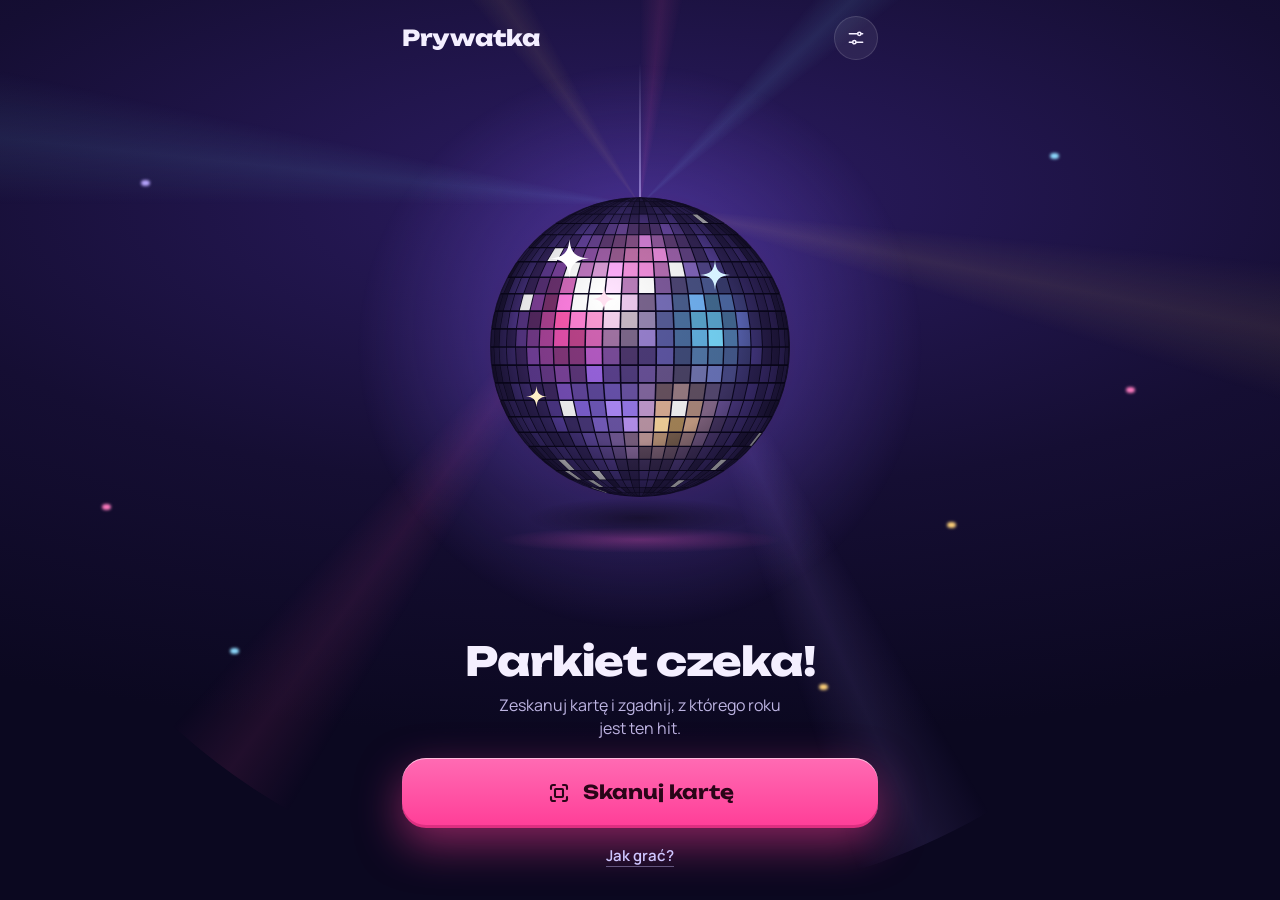
==== commit d17e4ad5: "Motyw „Głośnik” do wyboru w ustawieniach Kolorowy głośnik z tęczową obręczą (odliczanie w trakcie gr" ====
--- a/index.html
+++ b/index.html
@@ -12,7 +12,7 @@
 <link rel="icon" href="icon-192.png">
 <link rel="apple-touch-icon" href="icon-180.png">
 <link rel="preconnect" href="https://fonts.googleapis.com">
-<link rel="stylesheet" href="https://fonts.googleapis.com/css2?family=Unbounded:wght@500;700;800&family=Manrope:wght@500;600;700&display=swap">
+<link rel="stylesheet" href="https://fonts.googleapis.com/css2?family=Unbounded:wght@500;700;800&family=Manrope:wght@500;600;700&family=Rubik:wght@500;700;800;900&family=Share+Tech+Mono&display=swap">
 <link rel="stylesheet" href="style.css">
 </head>
 <body>
@@ -36,10 +36,16 @@
   <svg class="tw" style="left:12%;top:63%;width:7%;animation-delay:-0.6s" viewBox="0 0 34 34"><path d="M17 0C18 12 22 16 34 17 22 18 18 22 17 34 16 22 12 18 0 17 12 16 16 12 17 0Z" fill="#fff0c7"/></svg>
 </div>
 
+<!-- głośnik (motyw „Głośnik”, przenoszony między ekranami jak kula) -->
+<div id="spk" class="spk spin" aria-hidden="true" hidden>
+  <i class="sg"></i><i class="sr"></i><i class="sd"></i><i class="sb"></i><i class="ss"></i>
+  <div class="sc"><i class="scone"></i><i class="scap"></i><i class="scapc"></i><i class="shl"></i></div>
+</div>
+
 <!-- START -->
 <section id="vHome" class="view" hidden>
   <header class="top">
-    <div class="logo">Prywatka</div>
+    <div class="logo"><span>P</span><span>r</span><span>y</span><span>w</span><span>a</span><span>t</span><span>k</span><span>a</span></div>
     <div class="topR">
       <button class="icon" id="setBtn" aria-label="Ustawienia"><svg viewBox="0 0 24 24" fill="none" stroke="currentColor" stroke-width="1.8" stroke-linecap="round"><path d="M4 7h10M18 7h2M4 17h4M12 17h8"/><circle cx="16" cy="7" r="2"/><circle cx="10" cy="17" r="2"/></svg></button>
     </div>
@@ -50,7 +56,7 @@
     <div class="floorglow"></div>
   </div>
   <div class="copy">
-    <h1>Parkiet czeka!</h1>
+    <h1><span class="t-disco">Parkiet czeka!</span><span class="t-spk">Podkręć<br><span class="rb">głośność!</span></span></h1>
     <p>Zeskanuj kartę i zgadnij, z którego roku jest ten hit.</p>
   </div>
   <div class="actions">
@@ -82,7 +88,7 @@
     <svg class="ring" viewBox="0 0 320 320"><circle cx="160" cy="160" r="146" class="rbg"/><circle id="arc" cx="160" cy="160" r="146" class="rfg"/></svg>
     <div class="slot" data-slot="play"></div>
   </div>
-  <div class="count"><div id="count">…</div><div id="wait" class="wait"></div></div>
+  <div class="count"><div id="count">…</div><div class="vu" aria-hidden="true"><div class="vud"></div><div class="vul"><div></div></div></div><div id="wait" class="wait"></div></div>
   <div class="controls">
     <button class="ctl" id="againBtn"><span><svg viewBox="0 0 24 24" fill="none" stroke="currentColor" stroke-width="1.9" stroke-linecap="round" stroke-linejoin="round"><path d="M3 12a9 9 0 1 0 3-6.7"/><path d="M3 4v5h5"/></svg></span>Powtórz</button>
     <button class="ctl main" id="toggleBtn"><span id="toggleIco"></span><b id="toggleTxt">Stop</b></button>
@@ -99,12 +105,14 @@
   </header>
   <div class="stage reveal"><div class="string short"></div><div class="slot" data-slot="reveal"></div></div>
   <div class="card">
+    <div class="vfdtop" aria-hidden="true"><span>● Odkryte</span><span>Stereo</span><span id="cardNo3">Karta 1</span></div>
     <div class="eyebrow">Teraz grało</div>
     <div class="title" id="rTitle">—</div>
     <div class="artist" id="rArtist"></div>
     <div class="sep"></div>
     <div class="year" id="rYear" hidden></div>
     <div class="note" id="rNote"><svg viewBox="0 0 24 24" fill="none" stroke="currentColor" stroke-width="1.8" stroke-linecap="round" stroke-linejoin="round"><rect x="5" y="3" width="14" height="18" rx="2"/><path d="M9 7h6M9 11h6"/></svg>Rok sprawdzisz na rewersie karty</div>
+    <div class="spec" aria-hidden="true"></div>
   </div>
   <div class="mid"><button class="pillbtn" id="againBtn2"><svg viewBox="0 0 24 24" fill="none" stroke="currentColor" stroke-width="1.9" stroke-linecap="round" stroke-linejoin="round"><path d="M3 12a9 9 0 1 0 3-6.7"/><path d="M3 4v5h5"/></svg>Powtórz fragment</button></div>
   <div class="actions"><button class="cta" id="nextBtn2"><svg viewBox="0 0 24 24" fill="none" stroke="currentColor" stroke-width="2.1" stroke-linecap="round" stroke-linejoin="round"><path d="M4 8V6a2 2 0 0 1 2-2h2M16 4h2a2 2 0 0 1 2 2v2M20 16v2a2 2 0 0 1-2 2h-2M8 20H6a2 2 0 0 1-2-2v-2"/><rect x="8" y="8" width="8" height="8" rx="1"/></svg>Następna karta</button></div>
@@ -113,6 +121,9 @@
 <!-- USTAWIENIA -->
 <dialog id="setDlg" class="sheet">
   <div class="sheetHead"><b>Ustawienia</b><button class="icon" data-close aria-label="Zamknij"><svg viewBox="0 0 24 24" fill="none" stroke="currentColor" stroke-width="2" stroke-linecap="round"><path d="M6 6l12 12M18 6L6 18"/></svg></button></div>
+  <div class="field"><span>Motyw</span>
+    <span class="seg two" id="themeSeg"><button data-v="disco">Kula disco</button><button data-v="spk">Głośnik</button></span>
+  </div>
   <div class="field"><span>Długość fragmentu</span>
     <span class="seg" id="lenSeg"><button data-v="10">10 s</button><button data-v="15">15 s</button><button data-v="20">20 s</button><button data-v="30">30 s</button></span>
   </div>
--- a/style.css
+++ b/style.css
@@ -145,3 +145,99 @@
 #toast{position:fixed;left:16px;right:16px;bottom:calc(24px + env(safe-area-inset-bottom));z-index:10;background:#000;border:1px solid var(--line);padding:12px 14px;border-radius:14px;text-align:center}
 
 @media (max-height:700px){ .copy p{display:none} #count{font-size:56px} .count{min-height:76px} .ctl span{width:58px;height:58px} .ctl.main span{width:78px;height:78px} }
+
+/* ================================================================ motyw „Głośnik” */
+.t-spk,.vu,.vfdtop,.spec{display:none}
+.seg.two{grid-template-columns:1fr 1fr}
+.spk{position:fixed;z-index:3;pointer-events:none;--lit:360deg;
+  --rb:conic-gradient(#ff3b5c,#ff8a2e,#ffd23f,#2fe08a,#2ad4ff,#3d7bff,#b46bff,#ff3b5c)}
+.spk.count{--rb:conic-gradient(#ff3b5c 0deg,#ff8a2e calc(var(--lit) * .17),#ffd23f calc(var(--lit) * .34),#2fe08a calc(var(--lit) * .52),#2ad4ff calc(var(--lit) * .7),#3d7bff calc(var(--lit) * .86),#b46bff var(--lit),#221f30 var(--lit))}
+.spk i,.spk .sc{position:absolute;display:block;border-radius:50%}
+.spk .sg{inset:-7%;background:var(--rb);filter:blur(26px);opacity:.65;animation:sglow 2.6s ease-in-out infinite}
+.spk .sr{inset:0;background:var(--rb)}
+.spk .sd{inset:3.5%;background:#0b0a10}
+.spk .sb{inset:5.5%;background:linear-gradient(145deg,#3a3846,#16151c 50%,#2b2a35);box-shadow:inset 0 1px 1px rgba(255,255,255,.18)}
+.spk .ss{inset:8.5%;background:radial-gradient(circle,#0e0d13 72%,#2f2d3a 82%,#4a4858 86%,#1b1a22 92%,#0c0b10 100%);box-shadow:inset 0 0 18px rgba(0,0,0,.8)}
+.spk .sc{inset:17%;animation:sbreathe 2.6s ease-in-out infinite}
+.spk .scone{inset:0;background:repeating-radial-gradient(circle,rgba(255,255,255,0) 0 9px,rgba(255,255,255,.035) 9px 10px),radial-gradient(circle at 42% 36%,#34323f 0%,#17161e 55%,#0c0b11 100%);box-shadow:inset 0 6px 18px rgba(255,255,255,.05),inset 0 -10px 24px rgba(0,0,0,.7)}
+.spk .scap{inset:31%;background:radial-gradient(circle at 36% 30%,#6c6a7c 0%,#2a2934 32%,#0f0e14 70%);box-shadow:0 8px 22px rgba(0,0,0,.8),0 0 0 2px #0a090e}
+.spk .scapc{inset:31%;background:var(--rb);opacity:.22;mix-blend-mode:screen}
+.spk .shl{left:39%;top:36%;width:12%;height:7%;background:rgba(255,255,255,.45);filter:blur(2px);transform:rotate(-28deg)}
+.spk.spin .sr,.spk.spin .scapc{animation:sspin 9s linear infinite}
+.spk.spin .sg{animation:sspin 9s linear infinite,sglow 2.6s ease-in-out infinite}
+body.live .spk .sc{animation:sthump .5s ease-out infinite}
+@keyframes sspin{to{transform:rotate(360deg)}}
+@keyframes sglow{0%,100%{opacity:.5}50%{opacity:.85}}
+@keyframes sbreathe{0%,100%{transform:scale(1)}50%{transform:scale(1.015)}}
+@keyframes sthump{0%,100%{transform:scale(1)}12%{transform:scale(1.045)}30%{transform:scale(.99)}}
+
+body.theme-spk{--bg1:#1a1430;--bg2:#0d0b18;--bg3:#07060c;--text:#f4f3fb;--mut:#b9b4d0;--soft:#d9d5ee;
+  font-family:'Rubik',system-ui,sans-serif}
+.theme-spk .beams,.theme-spk .dot,.theme-spk .string,.theme-spk .floorglow,.theme-spk .ring,.theme-spk #ball{display:none!important}
+.theme-spk .t-disco{display:none}
+.theme-spk .t-spk{display:inline}
+.theme-spk .logo{font-family:'Rubik',sans-serif;font-weight:900;font-size:17px;letter-spacing:3px;text-transform:uppercase}
+.theme-spk .logo span:nth-child(1),.theme-spk .logo span:nth-child(8){color:#ff3b5c}
+.theme-spk .logo span:nth-child(2){color:#ff8a2e}
+.theme-spk .logo span:nth-child(3){color:#ffd23f}
+.theme-spk .logo span:nth-child(4){color:#2fe08a}
+.theme-spk .logo span:nth-child(5){color:#2ad4ff}
+.theme-spk .logo span:nth-child(6){color:#3d7bff}
+.theme-spk .logo span:nth-child(7){color:#b46bff}
+.theme-spk .logo span{text-shadow:0 0 12px currentColor}
+.theme-spk .ttl{font-family:'Share Tech Mono',monospace;font-weight:400;font-size:15px;letter-spacing:2px;text-transform:uppercase;color:#a9a4c4}
+.theme-spk .icon{border-radius:13px;border-color:#2c2a3a;background:linear-gradient(180deg,#221f2e,#15131d)}
+.theme-spk .stage.play .slot{width:calc(var(--ball) * .92);height:calc(var(--ball) * .92)}
+.theme-spk .copy h1{font-family:'Rubik',sans-serif;font-weight:900;text-transform:uppercase;letter-spacing:-.5px;line-height:1.02}
+.theme-spk .rb{background:linear-gradient(90deg,#ff3b5c,#ffd23f 30%,#2fe08a 55%,#2ad4ff 75%,#b46bff);-webkit-background-clip:text;background-clip:text;color:transparent}
+.theme-spk .link{font-family:'Share Tech Mono',monospace;text-decoration:none;letter-spacing:3px;text-transform:uppercase;font-size:13px;color:#9d97b8}
+.theme-spk .cta{border-radius:20px;height:66px;background:linear-gradient(180deg,#ffd23f,#ffb81f);color:#1a1206;font-family:'Rubik',sans-serif;font-weight:900;font-size:17px;letter-spacing:2px;text-transform:uppercase;
+  box-shadow:0 14px 36px rgba(255,210,63,.32),inset 0 1px 0 rgba(255,255,255,.6),0 5px 0 #8a5a00}
+.theme-spk .ghostcta{border-radius:18px;border-color:rgba(255,210,63,.6);background:rgba(255,210,63,.06);color:#ffd23f;font-family:'Rubik',sans-serif;font-weight:800;font-size:15px;letter-spacing:2px;text-transform:uppercase}
+.theme-spk .pillbtn{width:100%;justify-content:center;border-radius:16px;border:1.5px solid rgba(42,212,255,.55);background:linear-gradient(180deg,#232031,#15131d);color:#2ad4ff;font-weight:800;font-size:14px;letter-spacing:2px;text-transform:uppercase;box-shadow:0 0 18px rgba(42,212,255,.13),0 4px 0 #07060b}
+/* gra: wyświetlacz + pasek głośności */
+.theme-spk .count{min-height:0;padding-top:6px}
+.theme-spk #count{font-family:'Share Tech Mono',monospace;font-weight:400;font-size:46px;letter-spacing:3px;color:#2ad4ff;text-shadow:0 0 14px rgba(42,212,255,.65)}
+.theme-spk .vu{display:block;position:relative;height:20px;margin:12px auto 0;padding:14px 16px;box-sizing:content-box;border-radius:14px;background:#08070d;border:1px solid #25223a;box-shadow:inset 0 2px 10px rgba(0,0,0,.9);width:min(calc(100% - 34px),294px)}
+.vud,.vul{position:absolute;left:16px;top:14px;height:20px;display:flex;gap:3px}
+.vud,.vul{right:16px}
+.vud i,.vul i{flex:1;height:20px;border-radius:3px;background:var(--c)}
+.vud i{opacity:.14}
+.vul{clip-path:inset(0 100% 0 0)}
+.vul div{display:flex;gap:3px;height:20px;width:100%}
+.vul i{box-shadow:0 0 8px var(--c)}
+body.live .vul{animation:vu 1.1s steps(1) infinite}
+@keyframes vu{0%{clip-path:inset(0 45% 0 0)}10%{clip-path:inset(0 22% 0 0)}20%{clip-path:inset(0 38% 0 0)}30%{clip-path:inset(0 8% 0 0)}40%{clip-path:inset(0 30% 0 0)}50%{clip-path:inset(0 16% 0 0)}60%{clip-path:inset(0 42% 0 0)}70%{clip-path:inset(0 3% 0 0)}80%{clip-path:inset(0 34% 0 0)}90%{clip-path:inset(0 20% 0 0)}}
+.theme-spk .controls{gap:24px;padding-top:18px}
+.theme-spk .ctl{font-family:'Rubik',sans-serif;font-weight:800;font-size:11px;letter-spacing:1.5px;text-transform:uppercase;color:var(--k)}
+.theme-spk #againBtn{--k:#2ad4ff;--k2:rgba(42,212,255,.2)}
+.theme-spk #revealBtn{--k:#2fe08a;--k2:rgba(47,224,138,.2)}
+.theme-spk #toggleBtn{--k:#ff3b5c}
+.theme-spk .ctl span{width:72px;height:72px;border-radius:19px;border:1.5px solid var(--k);background:linear-gradient(180deg,#262433,#16141f);color:var(--k);box-shadow:0 0 18px var(--k2),inset 0 1px 0 rgba(255,255,255,.08),0 5px 0 #07060b}
+.theme-spk .ctl.main span{width:94px;height:94px;border-radius:25px;border:0;background:linear-gradient(180deg,#ff5a76,#ff3b5c);color:#1a0610;box-shadow:0 12px 30px rgba(255,59,92,.42),inset 0 1px 0 rgba(255,255,255,.55),0 5px 0 rgba(0,0,0,.55)}
+/* odkryte: wyświetlacz wieży */
+.theme-spk .card{display:flex;flex-direction:column;text-align:left;border-radius:22px;padding:10px;background:linear-gradient(180deg,#2a2738,#15131d);border:0;box-shadow:inset 0 1px 0 rgba(255,255,255,.1),inset 0 0 0 1px #2f2c40,0 24px 50px rgba(0,0,0,.6);position:relative}
+.theme-spk .card::before{content:'';position:absolute;inset:10px;border-radius:14px;background:linear-gradient(180deg,#06121a,#050a10);box-shadow:inset 0 2px 12px rgba(0,0,0,.95),inset 0 0 40px rgba(42,212,255,.06);z-index:0}
+.theme-spk .card>*{position:relative;z-index:1;margin-left:18px;margin-right:18px}
+.theme-spk .eyebrow{display:none}
+.theme-spk .vfdtop{display:flex;justify-content:space-between;order:0;margin-top:16px;font-family:'Share Tech Mono',monospace;font-size:11px;letter-spacing:2px;text-transform:uppercase}
+.vfdtop span:nth-child(1){color:#ff3b5c;text-shadow:0 0 6px #ff3b5c}
+.vfdtop span:nth-child(2){color:#2fe08a;text-shadow:0 0 6px #2fe08a}
+.vfdtop span:nth-child(3){color:#ffd23f;text-shadow:0 0 6px #ffd23f}
+.theme-spk .year{order:1;margin-top:12px;text-align:center;font-family:'Share Tech Mono',monospace;font-weight:400;font-size:clamp(64px,22vw,96px);letter-spacing:4px;color:#ffd23f;text-shadow:0 0 16px rgba(255,210,63,.8),0 0 44px rgba(255,138,46,.5)}
+.theme-spk .sep{order:2;margin-top:14px;margin-bottom:0;background:linear-gradient(90deg,transparent,rgba(42,212,255,.4),transparent)}
+.theme-spk .title{order:3;margin-top:14px;font-family:'Share Tech Mono',monospace;font-weight:400;font-size:clamp(20px,6.6vw,26px);letter-spacing:1px;line-height:1.15;text-transform:uppercase;color:#2ad4ff;text-shadow:0 0 10px rgba(42,212,255,.65)}
+.theme-spk .artist{order:4;margin-top:6px;font-family:'Share Tech Mono',monospace;font-weight:400;font-size:18px;letter-spacing:2px;text-transform:uppercase;color:#b46bff;text-shadow:0 0 8px rgba(180,107,255,.65)}
+.theme-spk .note{order:5;margin-top:14px;justify-content:flex-start;color:#8f8aa8;font-family:'Share Tech Mono',monospace;font-size:13px}
+.theme-spk .spec{order:6;display:flex;gap:4px;align-items:flex-end;height:34px;margin-top:16px;margin-bottom:18px}
+.spec i{flex:1;height:100%;border-radius:2px;background:var(--c);box-shadow:0 0 6px var(--c);transform-origin:bottom;transform:scaleY(.3);animation:eqb .8s ease-in-out infinite}
+@keyframes eqb{0%,100%{transform:scaleY(.25)}50%{transform:scaleY(1)}}
+.theme-spk .mid{padding-top:14px}
+.theme-spk .mid+.actions{padding-top:12px}
+/* skaner, arkusze */
+.theme-spk .aim i{border-color:#ffd23f;filter:drop-shadow(0 0 8px rgba(255,210,63,.8))}
+.theme-spk .cam{box-shadow:0 0 0 1px #2c2a3a,0 0 60px rgba(42,212,255,.2)}
+.theme-spk .sheet{background:#17142a}
+.theme-spk .sheetHead b{font-family:'Rubik',sans-serif;font-weight:800}
+.theme-spk .seg button.on{background:#ffd23f;color:#1a1206}
+@media (max-height:700px){ .theme-spk #count{font-size:38px} .theme-spk .ctl span{width:60px;height:60px} .theme-spk .ctl.main span{width:80px;height:80px} }
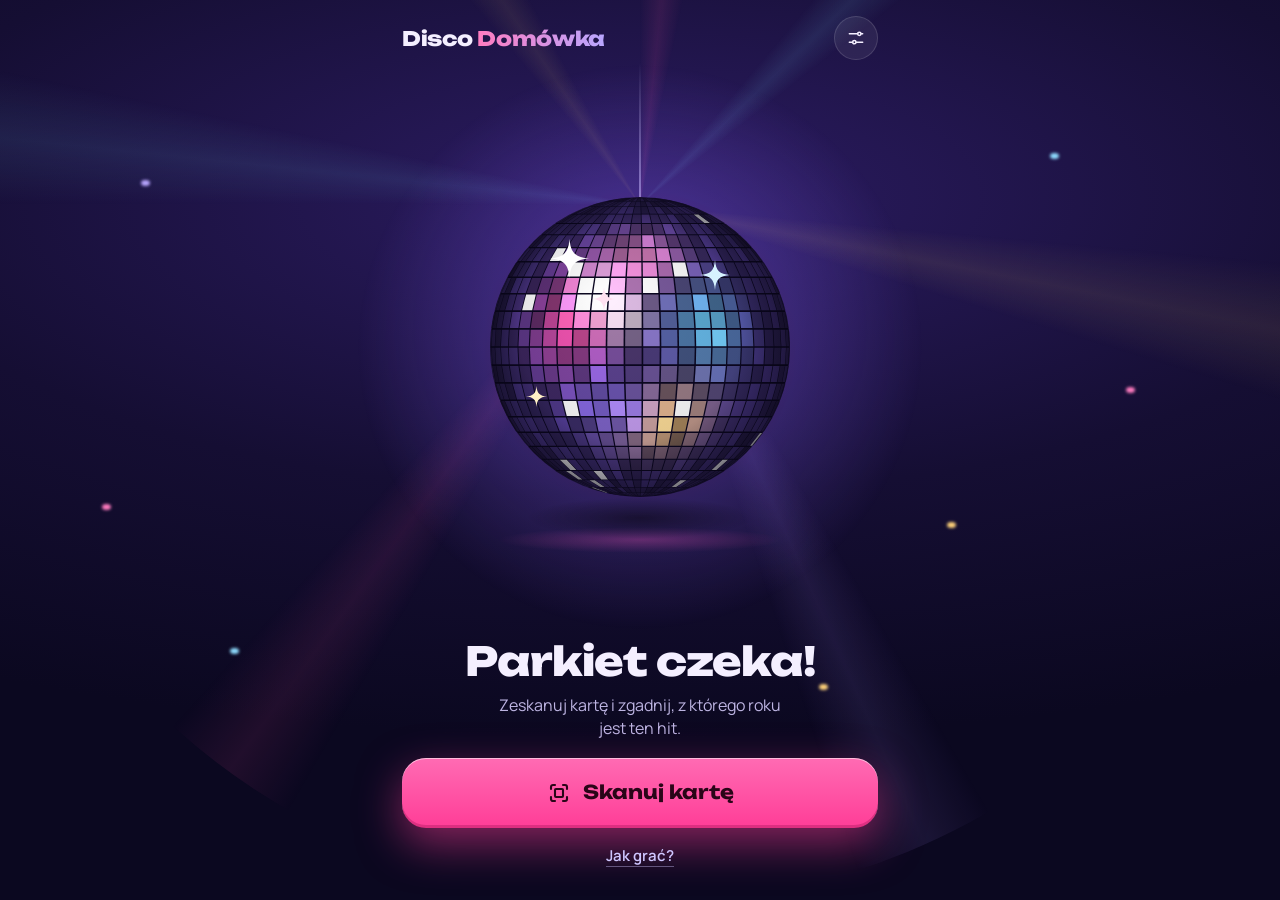
==== commit 73a83576: "Nowa nazwa: Disco Domówka, kody kart DD1, nowa ikona Aplikacja czyta kody DD1;… (i starsze PRYWATKA2" ====
--- a/index.html
+++ b/index.html
@@ -6,8 +6,8 @@
 <meta name="theme-color" content="#150e33">
 <meta name="apple-mobile-web-app-capable" content="yes">
 <meta name="apple-mobile-web-app-status-bar-style" content="black-translucent">
-<meta name="apple-mobile-web-app-title" content="Prywatka">
-<title>Prywatka</title>
+<meta name="apple-mobile-web-app-title" content="Disco Domówka">
+<title>Disco Domówka</title>
 <link rel="manifest" href="manifest.webmanifest">
 <link rel="icon" href="icon-192.png">
 <link rel="apple-touch-icon" href="icon-180.png">
@@ -45,7 +45,7 @@
 <!-- START -->
 <section id="vHome" class="view" hidden>
   <header class="top">
-    <div class="logo"><span>P</span><span>r</span><span>y</span><span>w</span><span>a</span><span>t</span><span>k</span><span>a</span></div>
+    <div class="logo">Disco <span class="lw">Domówka</span></div>
     <div class="topR">
       <button class="icon" id="setBtn" aria-label="Ustawienia"><svg viewBox="0 0 24 24" fill="none" stroke="currentColor" stroke-width="1.8" stroke-linecap="round"><path d="M4 7h10M18 7h2M4 17h4M12 17h8"/><circle cx="16" cy="7" r="2"/><circle cx="10" cy="17" r="2"/></svg></button>
     </div>
@@ -130,7 +130,7 @@
   <p class="hint">Masz YouTube Premium? Zaloguj się na youtube.com w tej przeglądarce – wtedy nie będzie reklam.</p>
   <details class="tools">
     <summary>Narzędzia testowe</summary>
-    <form id="manualForm" class="row"><input id="manual" placeholder="PRYWATKA2;ID;sekunda;rok" autocomplete="off"><button>Graj</button></form>
+    <form id="manualForm" class="row"><input id="manual" placeholder="DD1;ID;sekunda;rok" autocomplete="off"><button>Graj</button></form>
     <form id="linkForm" class="row"><input id="link" placeholder="Link YouTube" autocomplete="off"><input id="linkSec" type="number" min="0" value="60" aria-label="Start w sekundach" class="num"><input id="linkYear" type="number" min="1900" max="2099" placeholder="rok" aria-label="Rok wydania" class="num"><button>QR</button></form>
     <div id="qrBox" hidden><div id="qrImg"></div><code id="qrTxt"></code></div>
     <h4>Dziennik</h4><ol id="log"></ol>
--- a/style.css
+++ b/style.css
@@ -25,7 +25,8 @@
 .view{position:fixed;inset:0;z-index:2;display:flex;flex-direction:column;padding:calc(14px + env(safe-area-inset-top)) 22px calc(22px + env(safe-area-inset-bottom));max-width:520px;margin:0 auto;animation:fadein .35s ease both}
 @keyframes fadein{from{opacity:0;transform:translateY(8px)}to{opacity:1;transform:none}}
 .top{display:flex;align-items:center;justify-content:space-between;gap:10px;min-height:48px}
-.logo{font-family:'Unbounded',sans-serif;font-weight:800;font-size:22px;letter-spacing:-.3px}
+.logo{font-family:'Unbounded',sans-serif;font-weight:800;font-size:20px;letter-spacing:-.3px;white-space:nowrap}
+.logo .lw{background:linear-gradient(90deg,#ff7cc0,#b8a6ff);-webkit-background-clip:text;background-clip:text;color:transparent}
 .ttl{font-family:'Unbounded',sans-serif;font-weight:700;font-size:14px;letter-spacing:.6px;color:#cfc6ff}
 .sp{width:44px}
 .topR{display:flex;gap:10px;align-items:center}
@@ -177,14 +178,7 @@
 .theme-spk .t-disco{display:none}
 .theme-spk .t-spk{display:inline}
 .theme-spk .logo{font-family:'Rubik',sans-serif;font-weight:900;font-size:17px;letter-spacing:3px;text-transform:uppercase}
-.theme-spk .logo span:nth-child(1),.theme-spk .logo span:nth-child(8){color:#ff3b5c}
-.theme-spk .logo span:nth-child(2){color:#ff8a2e}
-.theme-spk .logo span:nth-child(3){color:#ffd23f}
-.theme-spk .logo span:nth-child(4){color:#2fe08a}
-.theme-spk .logo span:nth-child(5){color:#2ad4ff}
-.theme-spk .logo span:nth-child(6){color:#3d7bff}
-.theme-spk .logo span:nth-child(7){color:#b46bff}
-.theme-spk .logo span{text-shadow:0 0 12px currentColor}
+.theme-spk .logo .lw{background:linear-gradient(90deg,#ff3b5c,#ffd23f 30%,#2fe08a 55%,#2ad4ff 75%,#b46bff);-webkit-background-clip:text;background-clip:text;color:transparent}
 .theme-spk .ttl{font-family:'Share Tech Mono',monospace;font-weight:400;font-size:15px;letter-spacing:2px;text-transform:uppercase;color:#a9a4c4}
 .theme-spk .icon{border-radius:13px;border-color:#2c2a3a;background:linear-gradient(180deg,#221f2e,#15131d)}
 .theme-spk .stage.play .slot{width:calc(var(--ball) * .92);height:calc(var(--ball) * .92)}
@@ -206,8 +200,6 @@
 .vul{clip-path:inset(0 100% 0 0)}
 .vul div{display:flex;gap:3px;height:20px;width:100%}
 .vul i{box-shadow:0 0 8px var(--c)}
-body.live .vul{animation:vu 1.1s steps(1) infinite}
-@keyframes vu{0%{clip-path:inset(0 45% 0 0)}10%{clip-path:inset(0 22% 0 0)}20%{clip-path:inset(0 38% 0 0)}30%{clip-path:inset(0 8% 0 0)}40%{clip-path:inset(0 30% 0 0)}50%{clip-path:inset(0 16% 0 0)}60%{clip-path:inset(0 42% 0 0)}70%{clip-path:inset(0 3% 0 0)}80%{clip-path:inset(0 34% 0 0)}90%{clip-path:inset(0 20% 0 0)}}
 .theme-spk .controls{gap:24px;padding-top:18px}
 .theme-spk .ctl{font-family:'Rubik',sans-serif;font-weight:800;font-size:11px;letter-spacing:1.5px;text-transform:uppercase;color:var(--k)}
 .theme-spk #againBtn{--k:#2ad4ff;--k2:rgba(42,212,255,.2)}
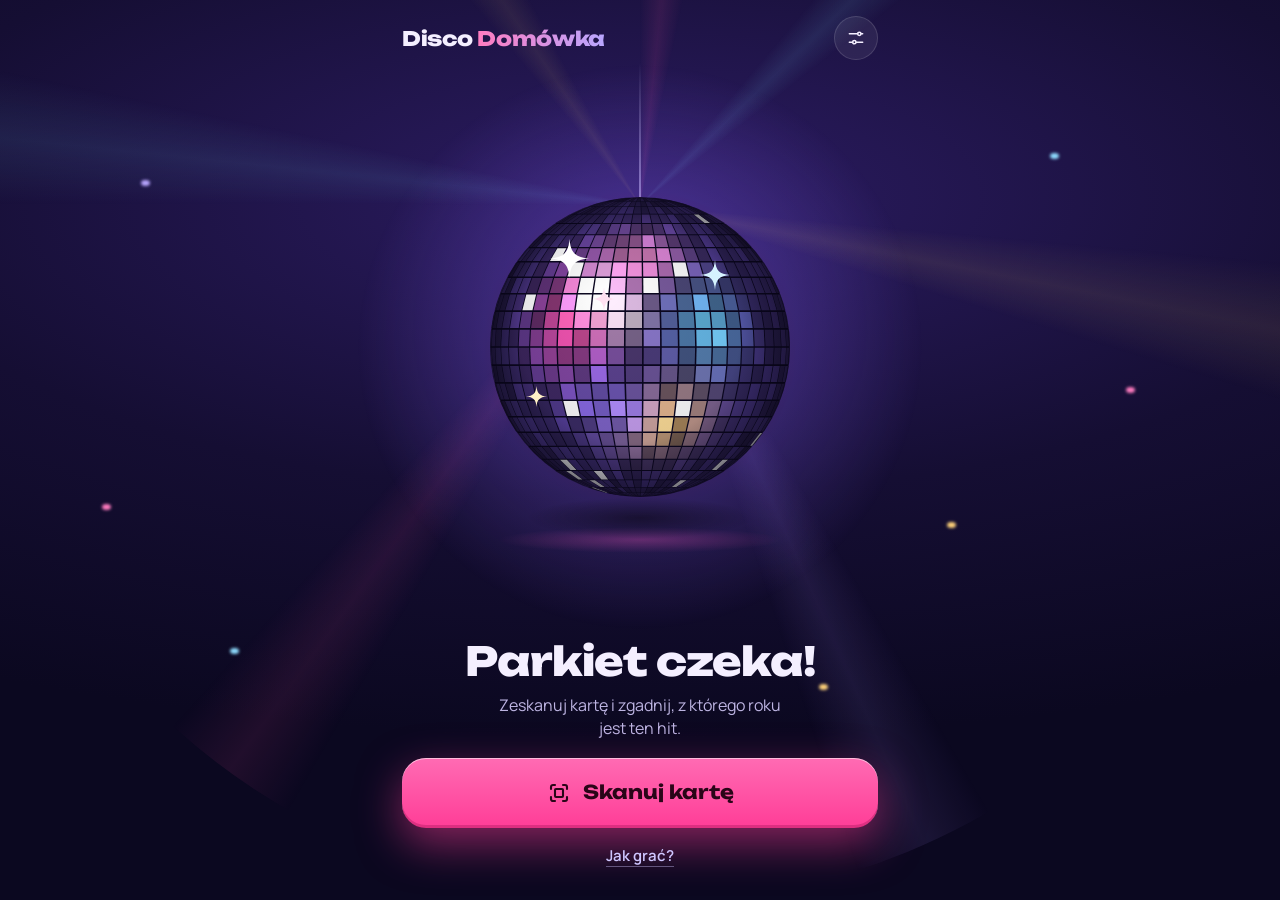
==== commit 05c505bb: "Poziom trudności: fragment bez tytułu piosenki (5. pole kodu DD1) Co-Authored-By: Claude Opus 5.5 <n" ====
--- a/index.html
+++ b/index.html
@@ -124,6 +124,10 @@
   <div class="field"><span>Motyw</span>
     <span class="seg two" id="themeSeg"><button data-v="disco">Kula disco</button><button data-v="spk">Głośnik</button></span>
   </div>
+  <div class="field"><span>Poziom trudności</span>
+    <span class="seg two" id="levelSeg"><button data-v="easy">Łatwy</button><button data-v="hard">Trudny</button></span>
+    <small class="hint">Trudny: gra fragment, w którym nie pada tytuł piosenki (jeśli karta go ma).</small>
+  </div>
   <div class="field"><span>Długość fragmentu</span>
     <span class="seg" id="lenSeg"><button data-v="10">10 s</button><button data-v="15">15 s</button><button data-v="20">20 s</button><button data-v="30">30 s</button></span>
   </div>
